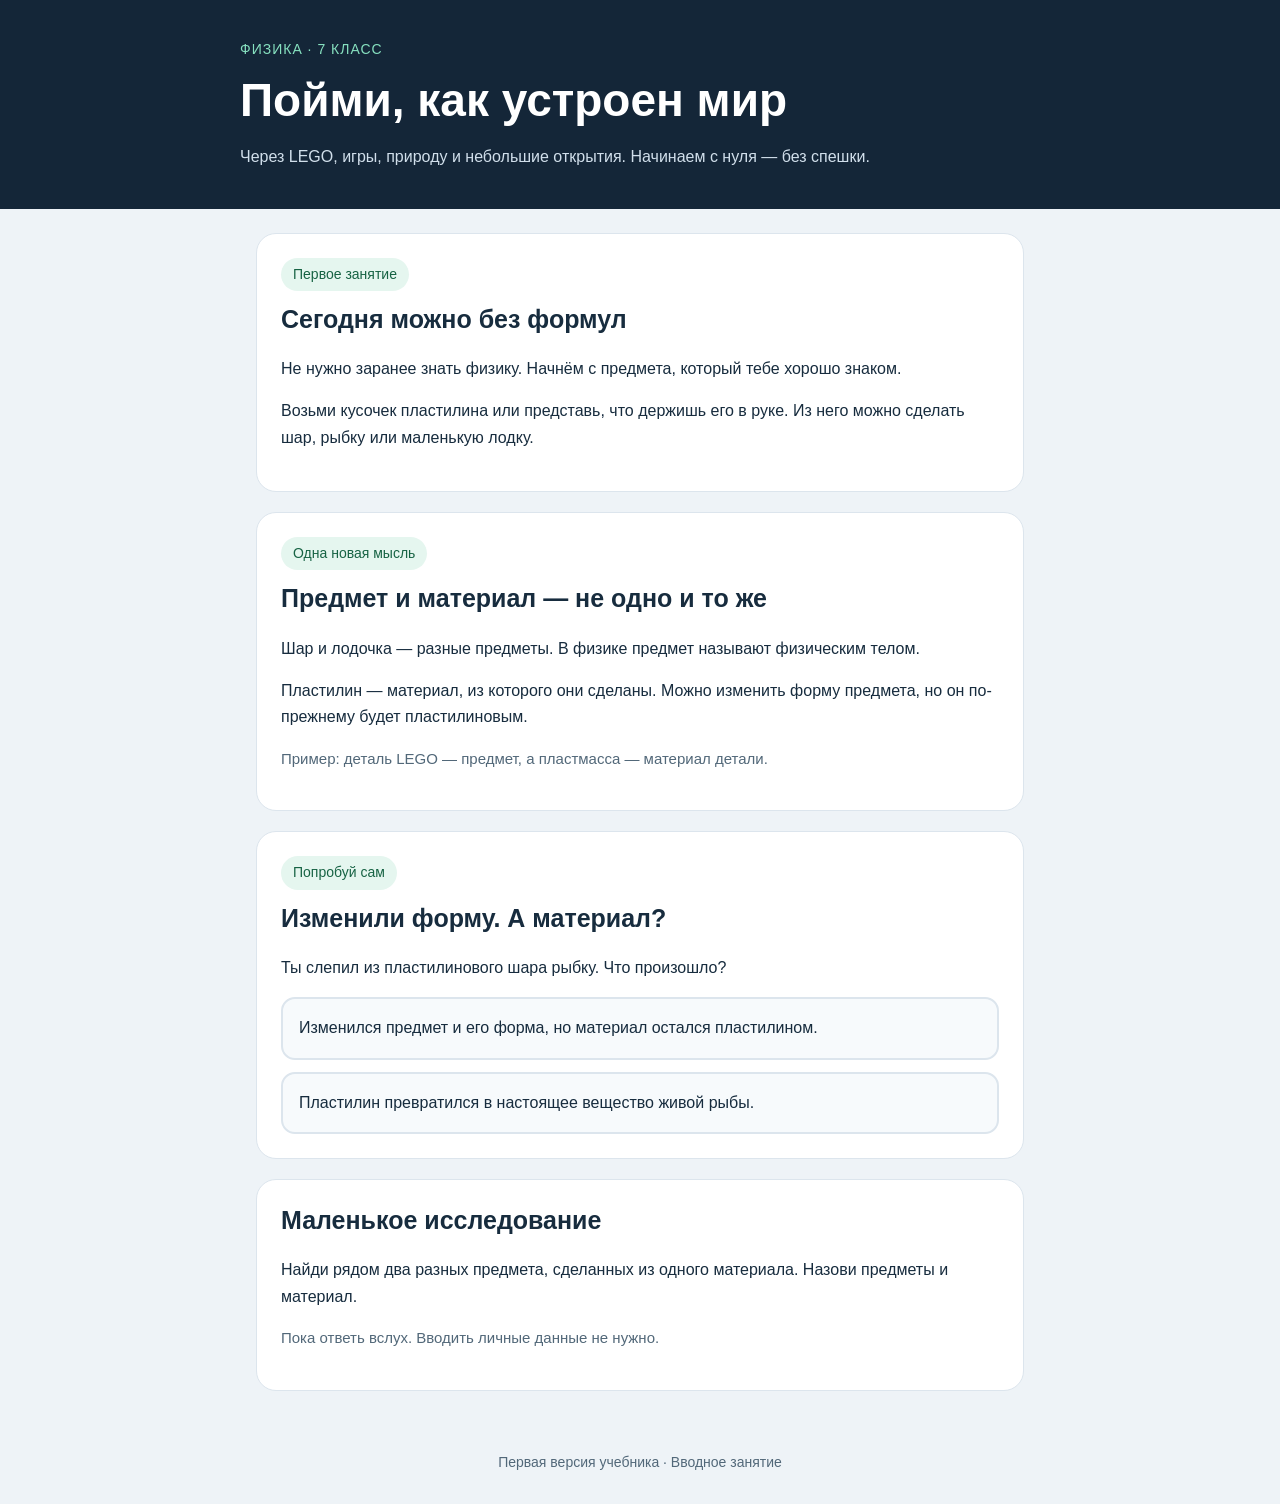
==== index.html @ db3e8c6c "Create index.html" ====
<!DOCTYPE html>
<html lang="ru">
<head>
  <meta charset="UTF-8">
  <meta name="viewport" content="width=device-width, initial-scale=1">
  <meta name="theme-color" content="#142638">
  <title>Физика — начало путешествия</title>

  <style>
    * {
      box-sizing: border-box;
    }

    body {
      margin: 0;
      font-family: -apple-system, BlinkMacSystemFont, "Segoe UI", sans-serif;
      background: #eef3f7;
      color: #172c3e;
      line-height: 1.65;
    }

    header {
      padding: 38px 20px;
      background: #142638;
      color: white;
    }

    .container {
      width: min(100%, 800px);
      margin: 0 auto;
    }

    .label {
      color: #86e0bf;
      font-size: 14px;
      letter-spacing: 1px;
    }

    h1 {
      margin: 12px 0;
      font-size: clamp(30px, 7vw, 46px);
      line-height: 1.2;
    }

    header p {
      margin-bottom: 0;
      color: #d1dfeb;
    }

    main {
      padding: 24px 16px 40px;
    }

    .card {
      margin-bottom: 20px;
      padding: 24px;
      background: white;
      border: 1px solid #dce5ed;
      border-radius: 20px;
    }

    h2 {
      margin-top: 0;
      font-size: 25px;
      line-height: 1.3;
    }

    .tag {
      display: inline-block;
      margin-bottom: 12px;
      padding: 5px 12px;
      border-radius: 30px;
      background: #e5f6ef;
      color: #176344;
      font-size: 14px;
    }

    button {
      display: block;
      width: 100%;
      margin-top: 12px;
      padding: 16px;
      border: 2px solid #dce5ed;
      border-radius: 14px;
      background: #f7fafc;
      color: #172c3e;
      font: inherit;
      text-align: left;
      cursor: pointer;
      touch-action: manipulation;
    }

    button:hover {
      border-color: #237f62;
    }

    button:focus-visible {
      outline: 3px solid #237f62;
      outline-offset: 3px;
    }

    .feedback {
      margin-top: 18px;
      padding: 16px;
      border-radius: 14px;
    }

    .correct {
      background: #e5f6ef;
      color: #15583e;
    }

    .hint {
      background: #fff3d8;
      color: #704d10;
    }

    .muted {
      color: #526879;
      font-size: 15px;
    }

    footer {
      padding: 0 20px 30px;
      color: #526879;
      text-align: center;
      font-size: 14px;
    }

    @media (max-width: 420px) {
      .card {
        padding: 20px;
      }
    }
  </style>
</head>

<body>
  <header>
    <div class="container">
      <div class="label">ФИЗИКА · 7 КЛАСС</div>
      <h1>Пойми, как устроен мир</h1>
      <p>
        Через LEGO, игры, природу и небольшие открытия.
        Начинаем с нуля — без спешки.
      </p>
    </div>
  </header>

  <main class="container">
    <section class="card">
      <span class="tag">Первое занятие</span>
      <h2>Сегодня можно без формул</h2>
      <p>
        Не нужно заранее знать физику.
        Начнём с предмета, который тебе хорошо знаком.
      </p>
      <p>
        Возьми кусочек пластилина или представь,
        что держишь его в руке.
        Из него можно сделать шар, рыбку или маленькую лодку.
      </p>
    </section>

    <section class="card">
      <span class="tag">Одна новая мысль</span>
      <h2>Предмет и материал — не одно и то же</h2>
      <p>
        Шар и лодочка — разные предметы.
        В физике предмет называют физическим телом.
      </p>
      <p>
        Пластилин — материал, из которого они сделаны.
        Можно изменить форму предмета,
        но он по-прежнему будет пластилиновым.
      </p>
      <p class="muted">
        Пример: деталь LEGO — предмет,
        а пластмасса — материал детали.
      </p>
    </section>

    <section class="card" aria-labelledby="question">
      <span class="tag">Попробуй сам</span>
      <h2 id="question">Изменили форму. А материал?</h2>
      <p>
        Ты слепил из пластилинового шара рыбку.
        Что произошло?
      </p>

      <button type="button" data-answer="correct">
        Изменился предмет и его форма, но материал остался пластилином.
      </button>

      <button type="button" data-answer="hint">
        Пластилин превратился в настоящее вещество живой рыбы.
      </button>

      <div
        id="feedback"
        role="status"
        aria-live="polite"
        hidden
      ></div>
    </section>

    <section class="card">
      <h2>Маленькое исследование</h2>
      <p>
        Найди рядом два разных предмета,
        сделанных из одного материала.
        Назови предметы и материал.
      </p>
      <p class="muted">
        Пока ответь вслух. Вводить личные данные не нужно.
      </p>
    </section>
  </main>

  <footer>
    Первая версия учебника · Вводное занятие
  </footer>

  <script>
    const feedback = document.getElementById("feedback");

    document.querySelectorAll("[data-answer]").forEach((button) => {
      button.addEventListener("click", () => {
        const correct = button.dataset.answer === "correct";

        feedback.hidden = false;
        feedback.className = correct
          ? "feedback correct"
          : "feedback hint";

        feedback.textContent = correct
          ? "Верно! Ты различил предмет и материал. Рыбка — новая форма предмета, а материал остался тем же."
          : "Давай посмотрим внимательнее: у фигурки появилась форма рыбки, но она всё ещё сделана из пластилина. Попробуй другой ответ.";
      });
    });
  </script>
</body>
</html>
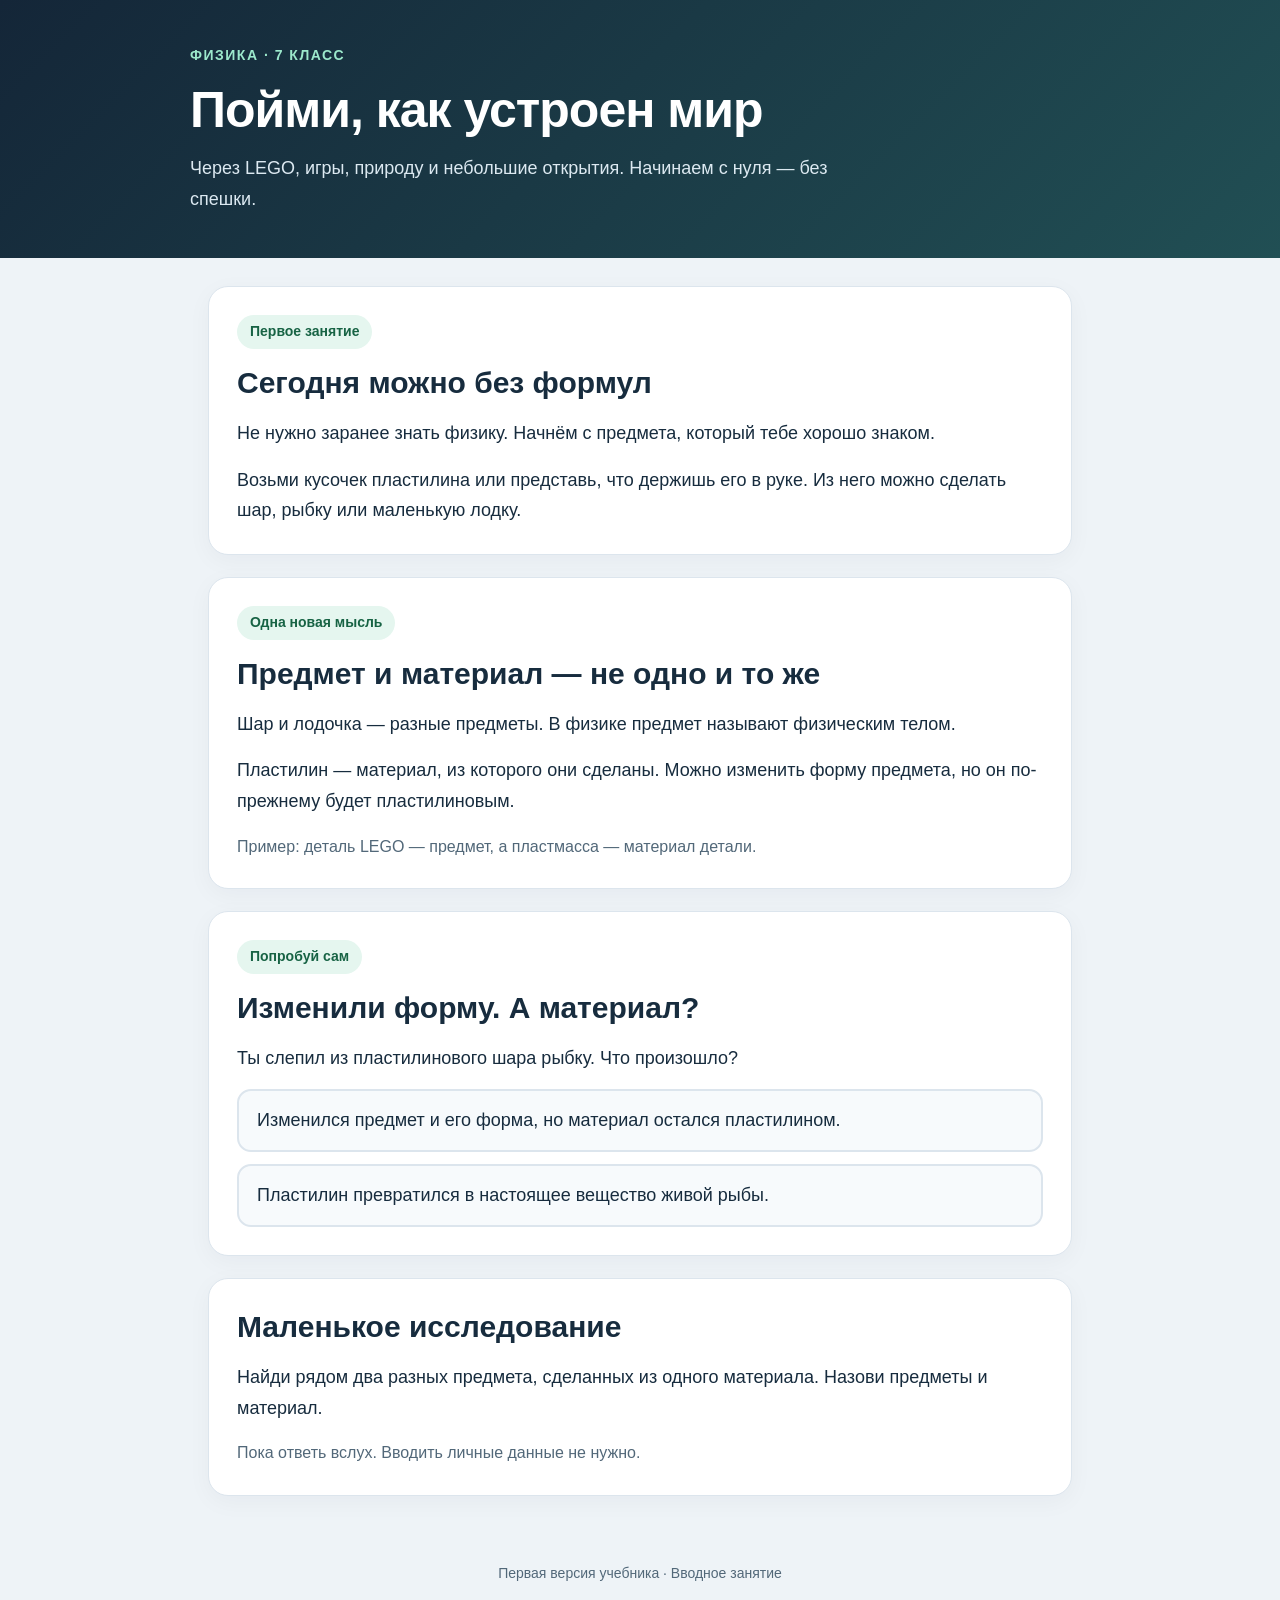
==== commit f5aab01d: "Update index.html" ====
--- a/index.html
+++ b/index.html
@@ -5,136 +5,8 @@
   <meta name="viewport" content="width=device-width, initial-scale=1">
   <meta name="theme-color" content="#142638">
   <title>Физика — начало путешествия</title>
-
-  <style>
-    * {
-      box-sizing: border-box;
-    }
-
-    body {
-      margin: 0;
-      font-family: -apple-system, BlinkMacSystemFont, "Segoe UI", sans-serif;
-      background: #eef3f7;
-      color: #172c3e;
-      line-height: 1.65;
-    }
-
-    header {
-      padding: 38px 20px;
-      background: #142638;
-      color: white;
-    }
-
-    .container {
-      width: min(100%, 800px);
-      margin: 0 auto;
-    }
-
-    .label {
-      color: #86e0bf;
-      font-size: 14px;
-      letter-spacing: 1px;
-    }
-
-    h1 {
-      margin: 12px 0;
-      font-size: clamp(30px, 7vw, 46px);
-      line-height: 1.2;
-    }
-
-    header p {
-      margin-bottom: 0;
-      color: #d1dfeb;
-    }
-
-    main {
-      padding: 24px 16px 40px;
-    }
-
-    .card {
-      margin-bottom: 20px;
-      padding: 24px;
-      background: white;
-      border: 1px solid #dce5ed;
-      border-radius: 20px;
-    }
-
-    h2 {
-      margin-top: 0;
-      font-size: 25px;
-      line-height: 1.3;
-    }
-
-    .tag {
-      display: inline-block;
-      margin-bottom: 12px;
-      padding: 5px 12px;
-      border-radius: 30px;
-      background: #e5f6ef;
-      color: #176344;
-      font-size: 14px;
-    }
-
-    button {
-      display: block;
-      width: 100%;
-      margin-top: 12px;
-      padding: 16px;
-      border: 2px solid #dce5ed;
-      border-radius: 14px;
-      background: #f7fafc;
-      color: #172c3e;
-      font: inherit;
-      text-align: left;
-      cursor: pointer;
-      touch-action: manipulation;
-    }
-
-    button:hover {
-      border-color: #237f62;
-    }
-
-    button:focus-visible {
-      outline: 3px solid #237f62;
-      outline-offset: 3px;
-    }
-
-    .feedback {
-      margin-top: 18px;
-      padding: 16px;
-      border-radius: 14px;
-    }
-
-    .correct {
-      background: #e5f6ef;
-      color: #15583e;
-    }
-
-    .hint {
-      background: #fff3d8;
-      color: #704d10;
-    }
-
-    .muted {
-      color: #526879;
-      font-size: 15px;
-    }
-
-    footer {
-      padding: 0 20px 30px;
-      color: #526879;
-      text-align: center;
-      font-size: 14px;
-    }
-
-    @media (max-width: 420px) {
-      .card {
-        padding: 20px;
-      }
-    }
-  </style>
+<link rel="stylesheet" href="./style.css">
 </head>
-
 <body>
   <header>
     <div class="container">
--- a/style.css
+++ b/style.css
@@ -0,0 +1,397 @@
+/* Основные цвета и размеры */
+
+:root {
+  --background: #eef3f7;
+  --surface: #ffffff;
+  --text: #172c3e;
+  --muted: #526879;
+  --header: #142638;
+  --accent: #237f62;
+  --accent-light: #e5f6ef;
+  --border: #dce5ed;
+  --radius: 20px;
+}
+
+/* Общие настройки */
+
+* {
+  box-sizing: border-box;
+}
+
+html {
+  -webkit-text-size-adjust: 100%;
+}
+
+body {
+  margin: 0;
+  font-family:
+    -apple-system,
+    BlinkMacSystemFont,
+    "Segoe UI",
+    Arial,
+    sans-serif;
+  font-size: 18px;
+  line-height: 1.7;
+  color: var(--text);
+  background: var(--background);
+  overflow-wrap: anywhere;
+}
+
+button,
+input,
+textarea,
+select {
+  font: inherit;
+}
+
+button,
+a {
+  -webkit-tap-highlight-color: transparent;
+}
+
+button {
+  touch-action: manipulation;
+}
+
+[hidden] {
+  display: none !important;
+}
+
+.container {
+  width: min(100%, 900px);
+  margin-right: auto;
+  margin-left: auto;
+}
+
+/* Верхняя часть страницы */
+
+header {
+  padding: 44px 24px;
+  padding-top: calc(44px + env(safe-area-inset-top, 0px));
+  color: #ffffff;
+  background: linear-gradient(135deg, #142638, #214f54);
+}
+
+.label {
+  color: #9ce9cc;
+  font-size: 14px;
+  font-weight: 700;
+  letter-spacing: 1.5px;
+}
+
+h1 {
+  margin: 14px 0;
+  font-size: clamp(32px, 7vw, 50px);
+  line-height: 1.15;
+  letter-spacing: -1px;
+}
+
+header p {
+  max-width: 650px;
+  margin-bottom: 0;
+  color: #dce9f1;
+}
+
+/* Содержимое уроков */
+
+main {
+  padding: 28px 18px 44px;
+}
+
+.card {
+  margin-bottom: 22px;
+  padding: 28px;
+  background: var(--surface);
+  border: 1px solid var(--border);
+  border-radius: var(--radius);
+  box-shadow: 0 6px 24px rgb(20 38 56 / 4%);
+}
+
+h2 {
+  margin: 0 0 16px;
+  font-size: clamp(24px, 5vw, 30px);
+  line-height: 1.3;
+}
+
+h3 {
+  margin: 24px 0 12px;
+  font-size: 21px;
+  line-height: 1.4;
+}
+
+p {
+  margin: 0 0 16px;
+}
+
+.card > :last-child {
+  margin-bottom: 0;
+}
+
+.tag {
+  display: inline-block;
+  margin-bottom: 14px;
+  padding: 5px 13px;
+  color: #176344;
+  background: var(--accent-light);
+  border-radius: 30px;
+  font-size: 14px;
+  font-weight: 600;
+}
+
+.muted {
+  color: var(--muted);
+  font-size: 16px;
+}
+
+/* Кнопки и варианты ответа */
+
+button,
+.button {
+  display: block;
+  width: 100%;
+  min-height: 52px;
+  margin-top: 12px;
+  padding: 16px 18px;
+  color: var(--text);
+  background: #f7fafc;
+  border: 2px solid var(--border);
+  border-radius: 14px;
+  text-align: left;
+  text-decoration: none;
+  line-height: 1.5;
+  cursor: pointer;
+  transition:
+    background-color 0.15s ease,
+    border-color 0.15s ease;
+}
+
+@media (hover: hover) {
+  button:hover,
+  .button:hover {
+    background: #eef8f3;
+    border-color: var(--accent);
+  }
+}
+
+button:active,
+.button:active {
+  background: #e5f6ef;
+}
+
+button:focus-visible,
+a:focus-visible,
+input:focus-visible,
+textarea:focus-visible,
+select:focus-visible {
+  outline: 3px solid var(--accent);
+  outline-offset: 4px;
+}
+
+button:disabled {
+  opacity: 0.6;
+  cursor: not-allowed;
+}
+
+.button-primary {
+  color: #ffffff;
+  background: var(--accent);
+  border-color: var(--accent);
+  text-align: center;
+  font-weight: 600;
+}
+
+@media (hover: hover) {
+  .button-primary:hover {
+    color: #ffffff;
+    background: #19634b;
+    border-color: #19634b;
+  }
+}
+
+/* Обратная связь */
+
+.feedback {
+  margin-top: 18px;
+  padding: 18px;
+  border-radius: 14px;
+}
+
+.correct {
+  color: #15583e;
+  background: #e5f6ef;
+  border: 1px solid #b7e4cf;
+}
+
+.hint {
+  color: #704d10;
+  background: #fff3d8;
+  border: 1px solid #f0d99f;
+}
+
+/* Будущее меню разделов */
+
+.modules-grid {
+  display: grid;
+  grid-template-columns: repeat(2, minmax(0, 1fr));
+  gap: 18px;
+}
+
+.module-card {
+  display: block;
+  padding: 22px;
+  color: var(--text);
+  background: var(--surface);
+  border: 1px solid var(--border);
+  border-radius: var(--radius);
+  text-decoration: none;
+}
+
+.module-card h3 {
+  margin-top: 10px;
+}
+
+.module-card p {
+  margin-bottom: 0;
+  color: var(--muted);
+  font-size: 16px;
+}
+
+/* Поля для будущих заданий */
+
+input:not([type="checkbox"]):not([type="radio"]),
+textarea,
+select {
+  width: 100%;
+  max-width: 100%;
+  padding: 14px;
+  color: var(--text);
+  background: #ffffff;
+  border: 2px solid var(--border);
+  border-radius: 12px;
+  font-size: 18px;
+}
+
+textarea {
+  min-height: 120px;
+  resize: vertical;
+}
+
+/* Изображения и таблицы */
+
+img,
+svg,
+video {
+  max-width: 100%;
+  height: auto;
+}
+
+.table-scroll {
+  max-width: 100%;
+  overflow-x: auto;
+}
+
+table {
+  width: 100%;
+  border-collapse: collapse;
+  font-size: 16px;
+}
+
+th,
+td {
+  padding: 12px;
+  border: 1px solid var(--border);
+  text-align: left;
+  vertical-align: top;
+}
+
+th {
+  background: #f1f6f9;
+}
+
+/* Нижняя часть страницы */
+
+footer {
+  padding: 0 20px 30px;
+  padding-bottom: calc(30px + env(safe-area-inset-bottom, 0px));
+  color: var(--muted);
+  text-align: center;
+  font-size: 14px;
+}
+
+/* Небольшие экраны */
+
+@media (max-width: 600px) {
+  header {
+    padding-right: 20px;
+    padding-left: 20px;
+  }
+
+  main {
+    padding: 20px 14px 32px;
+  }
+
+  .card {
+    padding: 22px;
+    border-radius: 18px;
+  }
+
+  .modules-grid {
+    grid-template-columns: 1fr;
+  }
+}
+
+@media (max-width: 380px) {
+  body {
+    font-size: 17px;
+  }
+
+  .card {
+    padding: 18px;
+  }
+
+  button,
+  .button {
+    padding: 14px;
+  }
+}
+
+/* Отключение анимации по настройкам устройства */
+
+@media (prefers-reduced-motion: reduce) {
+  *,
+  *::before,
+  *::after {
+    transition: none !important;
+    animation: none !important;
+  }
+}
+
+/* Печать урока */
+
+@media print {
+  body {
+    color: #000000;
+    background: #ffffff;
+  }
+
+  header {
+    color: #000000;
+    background: #ffffff;
+    padding: 0 0 20px;
+  }
+
+  header p,
+  .label {
+    color: #333333;
+  }
+
+  .card {
+    box-shadow: none;
+    break-inside: avoid;
+  }
+
+  button,
+  .button {
+    display: none;
+  }
+}
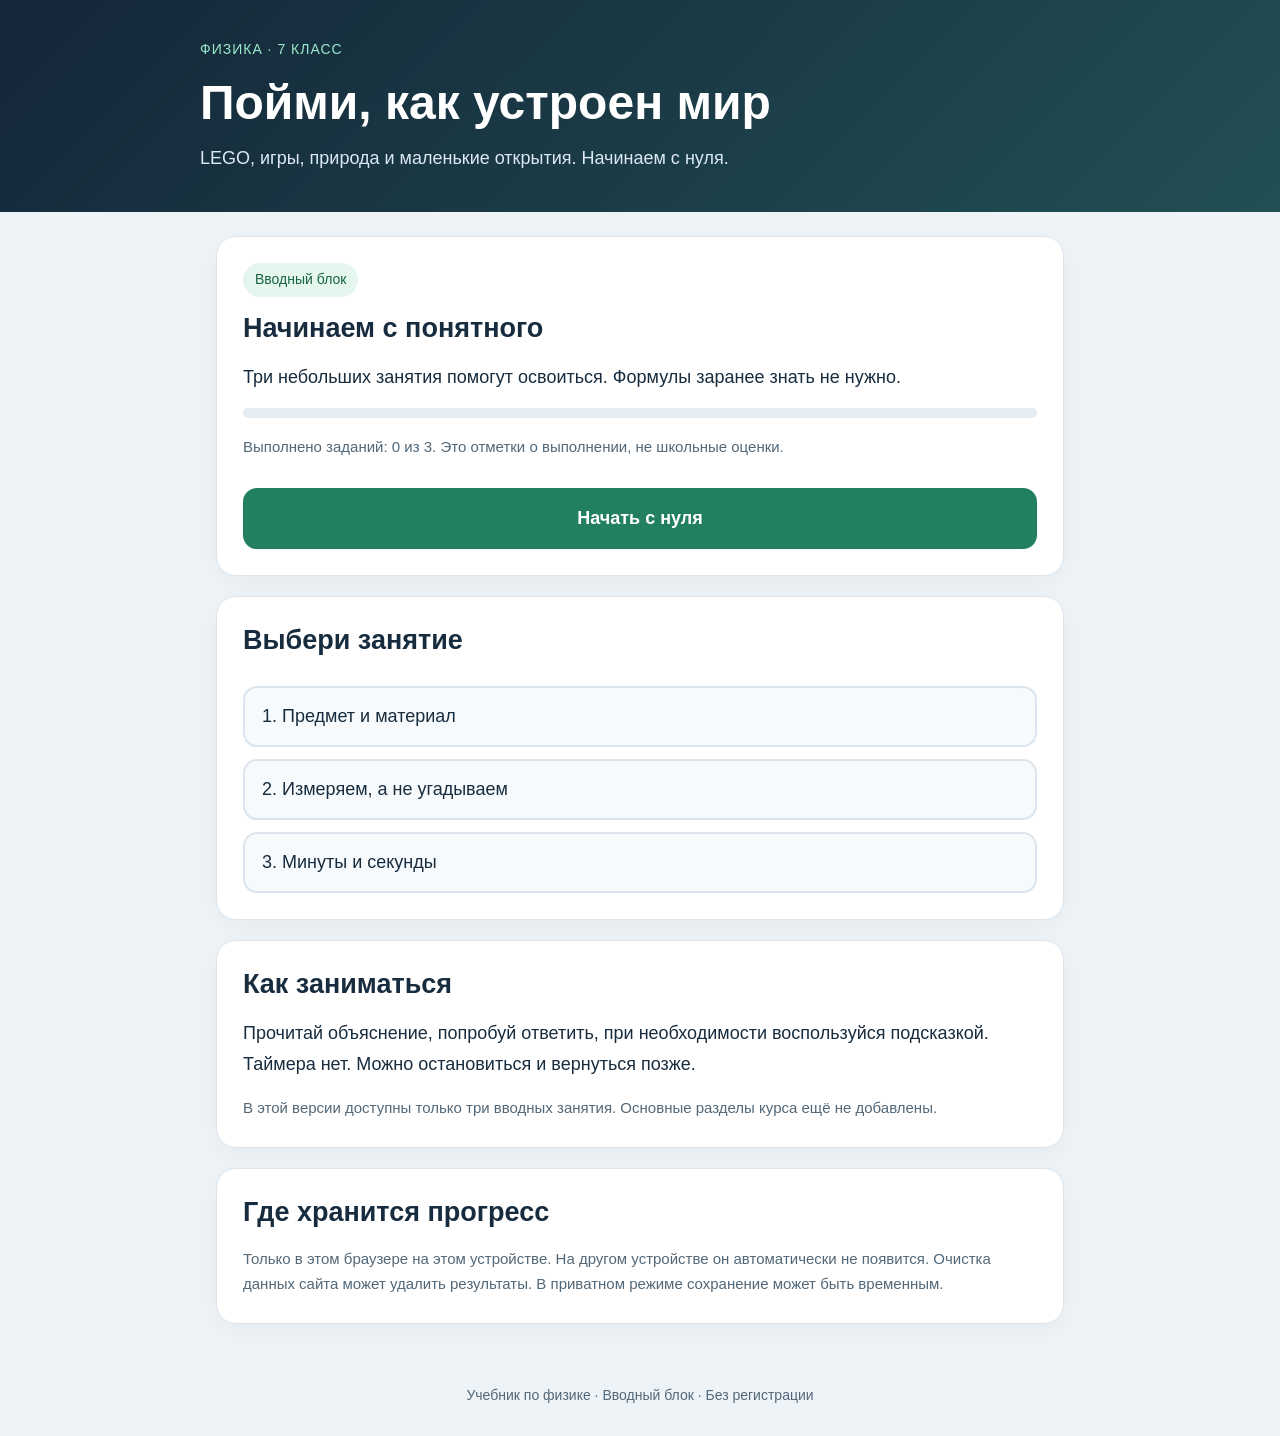
==== commit e4662a03: "Update index.html" ====
--- a/index.html
+++ b/index.html
@@ -5,111 +5,536 @@
   <meta name="viewport" content="width=device-width, initial-scale=1">
   <meta name="theme-color" content="#142638">
   <title>Физика — начало путешествия</title>
-<link rel="stylesheet" href="./style.css">
+
+  <style>
+    :root {
+      --bg: #eef3f7;
+      --surface: #fff;
+      --text: #172c3e;
+      --muted: #526879;
+      --accent: #237f62;
+      --border: #dce5ed;
+    }
+
+    * { box-sizing: border-box; }
+    html { -webkit-text-size-adjust: 100%; }
+    [hidden] { display: none !important; }
+
+    body {
+      margin: 0;
+      background: var(--bg);
+      color: var(--text);
+      font-family: -apple-system, BlinkMacSystemFont, "Segoe UI", Arial, sans-serif;
+      font-size: 18px;
+      line-height: 1.7;
+      overflow-wrap: anywhere;
+    }
+
+    header {
+      background: linear-gradient(135deg, #142638, #214f54);
+      color: white;
+      padding: 38px 20px;
+      padding-top: calc(38px + env(safe-area-inset-top, 0px));
+    }
+
+    .container { width: min(100%, 880px); margin: 0 auto; }
+    .label { color: #9ce9cc; font-size: 14px; letter-spacing: 1px; }
+    h1 { font-size: clamp(32px, 7vw, 48px); line-height: 1.2; margin: 12px 0; }
+    header p { color: #dce9f1; margin-bottom: 0; }
+    main { padding: 24px 16px 40px; }
+
+    .card {
+      background: var(--surface);
+      border: 1px solid var(--border);
+      border-radius: 20px;
+      padding: 26px;
+      margin-bottom: 20px;
+      box-shadow: 0 6px 24px rgb(20 38 56 / 4%);
+    }
+
+    h2 { font-size: 27px; line-height: 1.3; margin: 0 0 16px; }
+    h3 { font-size: 21px; line-height: 1.4; }
+    p { margin: 0 0 16px; }
+    .card > :last-child { margin-bottom: 0; }
+
+    .tag {
+      display: inline-block;
+      background: #e5f6ef;
+      color: #176344;
+      padding: 5px 12px;
+      border-radius: 24px;
+      font-size: 14px;
+      margin-bottom: 14px;
+    }
+
+    .muted { color: var(--muted); font-size: 15px; }
+
+    button {
+      width: 100%;
+      min-height: 52px;
+      padding: 15px 17px;
+      margin-top: 12px;
+      border: 2px solid var(--border);
+      border-radius: 14px;
+      background: #f7fafc;
+      color: var(--text);
+      font: inherit;
+      text-align: left;
+      line-height: 1.5;
+      cursor: pointer;
+      touch-action: manipulation;
+    }
+
+    button:focus-visible {
+      outline: 3px solid var(--accent);
+      outline-offset: 4px;
+    }
+
+    button:disabled { opacity: .7; cursor: default; }
+
+    .primary {
+      background: var(--accent);
+      color: white;
+      border-color: var(--accent);
+      text-align: center;
+      font-weight: 600;
+    }
+
+    @media (hover: hover) {
+      button:not(:disabled):hover { border-color: var(--accent); }
+      .primary:not(:disabled):hover { background: #19634b; }
+    }
+
+    .feedback { margin-top: 18px; padding: 17px; border-radius: 14px; }
+    .correct { background: #e5f6ef; color: #15583e; }
+    .hint { background: #fff3d8; color: #704d10; }
+    .back { margin: 0 0 20px; background: white; }
+
+    .progress-track {
+      height: 10px;
+      background: #e5edf2;
+      border-radius: 12px;
+      margin: 16px 0;
+      overflow: hidden;
+    }
+
+    .progress-fill {
+      height: 100%;
+      background: var(--accent);
+      width: 0;
+    }
+
+    footer {
+      padding: 0 20px 28px;
+      padding-bottom: calc(28px + env(safe-area-inset-bottom, 0px));
+      text-align: center;
+      color: var(--muted);
+      font-size: 14px;
+    }
+
+    @media (max-width: 480px) {
+      .card { padding: 21px; }
+      main { padding: 20px 12px 30px; }
+    }
+  </style>
 </head>
+
 <body>
   <header>
     <div class="container">
       <div class="label">ФИЗИКА · 7 КЛАСС</div>
       <h1>Пойми, как устроен мир</h1>
-      <p>
-        Через LEGO, игры, природу и небольшие открытия.
-        Начинаем с нуля — без спешки.
-      </p>
+      <p>LEGO, игры, природа и маленькие открытия. Начинаем с нуля.</p>
     </div>
   </header>
 
-  <main class="container">
+  <main id="app" class="container">
     <section class="card">
-      <span class="tag">Первое занятие</span>
-      <h2>Сегодня можно без формул</h2>
-      <p>
-        Не нужно заранее знать физику.
-        Начнём с предмета, который тебе хорошо знаком.
-      </p>
-      <p>
-        Возьми кусочек пластилина или представь,
-        что держишь его в руке.
-        Из него можно сделать шар, рыбку или маленькую лодку.
-      </p>
-    </section>
-
-    <section class="card">
-      <span class="tag">Одна новая мысль</span>
-      <h2>Предмет и материал — не одно и то же</h2>
-      <p>
-        Шар и лодочка — разные предметы.
-        В физике предмет называют физическим телом.
-      </p>
-      <p>
-        Пластилин — материал, из которого они сделаны.
-        Можно изменить форму предмета,
-        но он по-прежнему будет пластилиновым.
-      </p>
-      <p class="muted">
-        Пример: деталь LEGO — предмет,
-        а пластмасса — материал детали.
-      </p>
-    </section>
-
-    <section class="card" aria-labelledby="question">
-      <span class="tag">Попробуй сам</span>
-      <h2 id="question">Изменили форму. А материал?</h2>
-      <p>
-        Ты слепил из пластилинового шара рыбку.
-        Что произошло?
-      </p>
-
-      <button type="button" data-answer="correct">
-        Изменился предмет и его форма, но материал остался пластилином.
-      </button>
-
-      <button type="button" data-answer="hint">
-        Пластилин превратился в настоящее вещество живой рыбы.
-      </button>
-
-      <div
-        id="feedback"
-        role="status"
-        aria-live="polite"
-        hidden
-      ></div>
-    </section>
-
-    <section class="card">
-      <h2>Маленькое исследование</h2>
-      <p>
-        Найди рядом два разных предмета,
-        сделанных из одного материала.
-        Назови предметы и материал.
-      </p>
-      <p class="muted">
-        Пока ответь вслух. Вводить личные данные не нужно.
-      </p>
+      <h2>Загрузка занятий…</h2>
+      <p>Если сообщение не исчезает, обновите страницу.</p>
     </section>
   </main>
 
+  <noscript>
+    Для интерактивных занятий нужно разрешить JavaScript в браузере.
+  </noscript>
+
   <footer>
-    Первая версия учебника · Вводное занятие
+    Учебник по физике · Вводный блок · Без регистрации
   </footer>
 
   <script>
-    const feedback = document.getElementById("feedback");
-
-    document.querySelectorAll("[data-answer]").forEach((button) => {
-      button.addEventListener("click", () => {
-        const correct = button.dataset.answer === "correct";
-
-        feedback.hidden = false;
-        feedback.className = correct
-          ? "feedback correct"
-          : "feedback hint";
-
-        feedback.textContent = correct
-          ? "Верно! Ты различил предмет и материал. Рыбка — новая форма предмета, а материал остался тем же."
-          : "Давай посмотрим внимательнее: у фигурки появилась форма рыбки, но она всё ещё сделана из пластилина. Попробуй другой ответ.";
-      });
-    });
+    (() => {
+      "use strict";
+
+      const KEY = "fizika7-progress-v1";
+      const app = document.getElementById("app");
+
+      const lessons = [
+        {
+          id: "intro-1",
+          title: "Предмет и материал",
+          subtitle: "LEGO и пластилин",
+          content: `
+            <p>
+              Возьми кусочек пластилина или представь его.
+              Из него можно сделать шар, рыбку или лодочку.
+            </p>
+            <h3>Одна новая мысль</h3>
+            <p>
+              Шар и лодочка — разные предметы.
+              В физике отдельный предмет называют
+              <strong>физическим телом</strong>.
+            </p>
+            <p>
+              Пластилин — материал этих предметов.
+              Когда меняется форма предмета, материал
+              не обязательно становится другим.
+            </p>
+            <p>
+              Ещё пример: деталь LEGO — предмет,
+              а пластмасса — материал детали.
+            </p>
+          `,
+          question: "Из пластилинового шара слепили лодочку. Что изменилось?",
+          answers: [
+            "Форма предмета. Материал остался пластилином.",
+            "Пластилин превратился в воду."
+          ],
+          correct: 0,
+          success: "Верно! У предмета другая форма, но материал остался прежним.",
+          hint: "Лодочка по-прежнему пластилиновая. Подумай, что изменилось: форма или материал?",
+          activity: "Найди два разных предмета из одного материала. Назови предметы и материал вслух.",
+          summary: "Я могу различить предмет и материал, из которого он сделан."
+        },
+        {
+          id: "intro-2",
+          title: "Измеряем, а не угадываем",
+          subtitle: "Длина постройки",
+          content: `
+            <p>
+              Возьми небольшую LEGO-постройку или карандаш.
+              Сначала предположи его длину.
+              Проверить предположение — интереснее, чем просто угадать.
+            </p>
+            <h3>Как измерить линейкой</h3>
+            <p>
+              Совмести начало предмета с нулевой отметкой.
+              Ноль не всегда находится на самом краю линейки.
+            </p>
+            <p>
+              Посмотри, возле какой отметки заканчивается предмет.
+              Запиши число и единицу измерения.
+            </p>
+            <p>
+              Например: «длина 12 см».
+              Это только пример записи, а не результат твоего измерения.
+            </p>
+            <p>
+              Если линейки сейчас нет, представь предмет,
+              который начинается на отметке 0 см
+              и заканчивается на отметке 8 см.
+            </p>
+          `,
+          question: "Предмет начинается на отметке 0 см и заканчивается на 8 см. Как записать его длину?",
+          answers: [
+            "8",
+            "8 см"
+          ],
+          correct: 1,
+          success: "Верно! В ответе есть число и единица: 8 сантиметров.",
+          hint: "Одного числа недостаточно. 8 метров и 8 сантиметров — разные длины.",
+          activity: "Измерь один предмет, если есть линейка. Сравни измерение со своим предположением.",
+          summary: "Я знаю, что результат измерения записывают числом и единицей."
+        },
+        {
+          id: "intro-3",
+          title: "Минуты и секунды",
+          subtitle: "Собираемся в поход",
+          content: `
+            <p>
+              Перед походом вы договариваетесь:
+              «Через две минуты выходим».
+              Как выразить это время в секундах?
+            </p>
+            <h3>Разбираем на знакомые части</h3>
+            <p>
+              В одной минуте 60 секунд.
+              Две минуты — два промежутка по 60 секунд.
+            </p>
+            <p>60 + 60 = 120 секунд.</p>
+            <p>То же действие можно записать: 2 × 60 = 120.</p>
+            <p>
+              Теперь попробуй похожий пример.
+              Не торопись: скорость ответа здесь не важна.
+            </p>
+          `,
+          question: "Сколько секунд в трёх минутах?",
+          answers: [
+            "180 секунд",
+            "30 секунд",
+            "63 секунды"
+          ],
+          correct: 0,
+          success: "Верно! Три раза по 60: 60 + 60 + 60 = 180 секунд.",
+          hint: "Нужно взять 60 три раза. Можно сложить 60 + 60 + 60.",
+          activity: "Объясни вслух, как перевести четыре минуты в секунды. При необходимости нарисуй четыре отрезка по одной минуте.",
+          summary: "Я могу перевести несколько целых минут в секунды."
+        }
+      ];
+
+      function readProgress() {
+        try {
+          const saved = JSON.parse(localStorage.getItem(KEY));
+          const ids = new Set(lessons.map(lesson => lesson.id));
+
+          if (!saved || typeof saved !== "object") {
+            return { completed: [], lastLesson: null };
+          }
+
+          return {
+            completed: Array.isArray(saved.completed)
+              ? [...new Set(saved.completed.filter(id => ids.has(id)))]
+              : [],
+            lastLesson: ids.has(saved.lastLesson)
+              ? saved.lastLesson
+              : null
+          };
+        } catch {
+          return { completed: [], lastLesson: null };
+        }
+      }
+
+      let progress = readProgress();
+      let storageFailed = false;
+
+      function saveProgress() {
+        try {
+          localStorage.setItem(KEY, JSON.stringify(progress));
+          storageFailed = false;
+        } catch {
+          storageFailed = true;
+        }
+      }
+
+      function topOfPage() {
+        window.scrollTo(0, 0);
+      }
+
+      function storageMessage() {
+        return storageFailed
+          ? `<p class="feedback hint" role="status">
+               Браузер не разрешил сохранить прогресс.
+               Занятия работают, но после обновления страницы
+               результаты могут не сохраниться.
+             </p>`
+          : "";
+      }
+
+      function home() {
+        const done = progress.completed.length;
+        const total = lessons.length;
+        const allDone = done === total;
+
+        app.innerHTML = `
+          <section class="card">
+            <span class="tag">Вводный блок</span>
+            <h2>${allDone ? "Первое знакомство завершено" : "Начинаем с понятного"}</h2>
+            <p>
+              ${allDone
+                ? "Ты выполнил три вводных задания. Их можно открыть повторно и спокойно разобрать ещё раз."
+                : "Три небольших занятия помогут освоиться. Формулы заранее знать не нужно."}
+            </p>
+            <div class="progress-track"
+                 role="progressbar"
+                 aria-label="Выполненные вводные задания"
+                 aria-valuemin="0"
+                 aria-valuemax="${total}"
+                 aria-valuenow="${done}">
+              <div class="progress-fill"
+                   style="width: ${done / total * 100}%"></div>
+            </div>
+            <p class="muted">
+              Выполнено заданий: ${done} из ${total}.
+              Это отметки о выполнении, не школьные оценки.
+            </p>
+            <button id="continue" type="button" class="primary">
+              ${allDone
+                ? "Повторить вводные занятия"
+                : progress.lastLesson
+                  ? "Продолжить занятие"
+                  : "Начать с нуля"}
+            </button>
+          </section>
+
+          <section class="card">
+            <h2>Выбери занятие</h2>
+            <div id="lesson-list"></div>
+          </section>
+
+          <section class="card">
+            <h2>Как заниматься</h2>
+            <p>
+              Прочитай объяснение, попробуй ответить,
+              при необходимости воспользуйся подсказкой.
+              Таймера нет. Можно остановиться и вернуться позже.
+            </p>
+            <p class="muted">
+              В этой версии доступны только три вводных занятия.
+              Основные разделы курса ещё не добавлены.
+            </p>
+          </section>
+
+          <section class="card">
+            <h2>Где хранится прогресс</h2>
+            <p class="muted">
+              Только в этом браузере на этом устройстве.
+              На другом устройстве он автоматически не появится.
+              Очистка данных сайта может удалить результаты.
+              В приватном режиме сохранение может быть временным.
+            </p>
+            ${storageMessage()}
+          </section>
+        `;
+
+        const list = document.getElementById("lesson-list");
+
+        lessons.forEach((lesson, index) => {
+          const button = document.createElement("button");
+          button.type = "button";
+          button.textContent =
+            `${index + 1}. ${lesson.title}` +
+            (progress.completed.includes(lesson.id) ? " — выполнено" : "");
+
+          button.addEventListener("click", () => openLesson(lesson.id));
+          list.appendChild(button);
+        });
+
+        document.getElementById("continue").addEventListener("click", () => {
+          const firstUnfinished = lessons.find(
+            lesson => !progress.completed.includes(lesson.id)
+          );
+
+          const id = allDone
+            ? lessons[0].id
+            : progress.lastLesson || firstUnfinished?.id || lessons[0].id;
+
+          openLesson(id);
+        });
+
+        topOfPage();
+      }
+
+      function openLesson(id) {
+        const index = lessons.findIndex(lesson => lesson.id === id);
+
+        if (index < 0) {
+          home();
+          return;
+        }
+
+        const lesson = lessons[index];
+        progress.lastLesson = id;
+        saveProgress();
+
+        app.innerHTML = `
+          <button id="back" type="button" class="back">
+            ← К списку занятий
+          </button>
+
+          <section class="card">
+            <span class="tag">Занятие ${index + 1} из ${lessons.length}</span>
+            <h2>${lesson.title}</h2>
+            <p class="muted">${lesson.subtitle}</p>
+            ${lesson.content}
+          </section>
+
+          <section class="card">
+            <span class="tag">Попробуй сам</span>
+            <h2>${lesson.question}</h2>
+            <div id="answers"></div>
+            <div id="feedback" role="status" aria-live="polite" hidden></div>
+
+            <div id="completion" hidden>
+              <h3>Что ты уже можешь объяснить</h3>
+              <p>${lesson.summary}</p>
+              <button id="next" type="button" class="primary">
+                ${index < lessons.length - 1
+                  ? "Следующее занятие →"
+                  : "Завершить вводный блок"}
+              </button>
+            </div>
+          </section>
+
+          <section class="card">
+            <h2>Попробуй вне экрана</h2>
+            <p>${lesson.activity}</p>
+          </section>
+
+          <div id="storage-status">${storageMessage()}</div>
+        `;
+
+        document.getElementById("back").addEventListener("click", home);
+
+        const answers = document.getElementById("answers");
+        const feedback = document.getElementById("feedback");
+        let solved = false;
+
+        lesson.answers.forEach((text, answerIndex) => {
+          const button = document.createElement("button");
+          button.type = "button";
+          button.textContent = text;
+
+          button.addEventListener("click", () => {
+            if (solved) return;
+
+            const correct = answerIndex === lesson.correct;
+
+            feedback.hidden = false;
+            feedback.className = correct
+              ? "feedback correct"
+              : "feedback hint";
+            feedback.textContent = correct
+              ? lesson.success
+              : lesson.hint;
+
+            if (correct) {
+              solved = true;
+
+              if (!progress.completed.includes(id)) {
+                progress.completed.push(id);
+              }
+
+              saveProgress();
+
+              answers.querySelectorAll("button").forEach(item => {
+                item.disabled = true;
+              });
+
+              document.getElementById("completion").hidden = false;
+              document.getElementById("storage-status").innerHTML =
+                storageMessage();
+            }
+          });
+
+          answers.appendChild(button);
+        });
+
+        document.getElementById("next").addEventListener("click", () => {
+          if (index < lessons.length - 1) {
+            openLesson(lessons[index + 1].id);
+          } else {
+            progress.lastLesson = null;
+            saveProgress();
+            home();
+          }
+        });
+
+        topOfPage();
+      }
+
+      home();
+    })();
   </script>
 </body>
 </html>
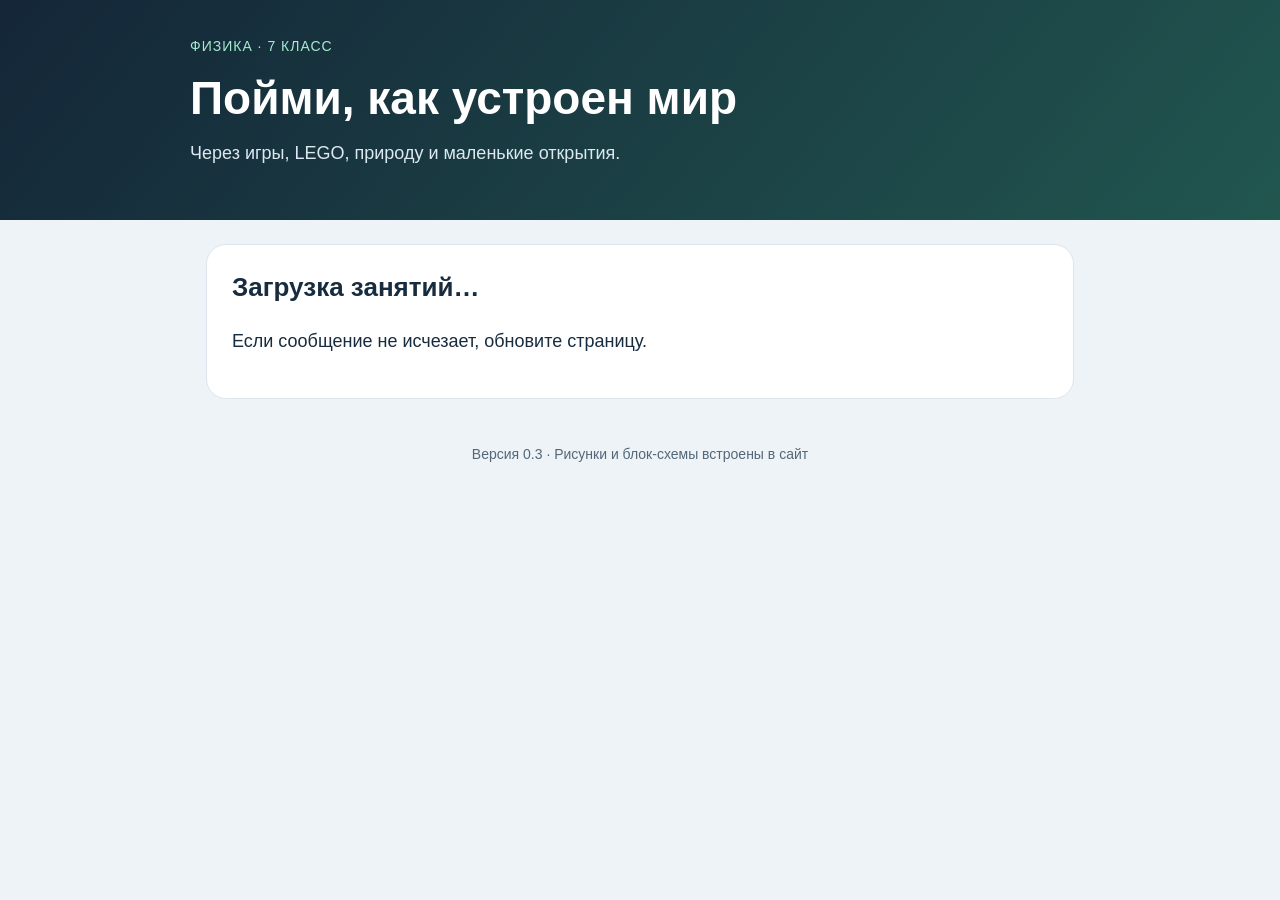
==== commit 33b92850: "Add files via upload Добавлены рисунки, блок-схемы и первый модуль" ====
--- a/index.html
+++ b/index.html
@@ -1,540 +1,18 @@
 <!DOCTYPE html>
-<html lang="ru">
-<head>
-  <meta charset="UTF-8">
-  <meta name="viewport" content="width=device-width, initial-scale=1">
-  <meta name="theme-color" content="#142638">
-  <title>Физика — начало путешествия</title>
-
-  <style>
-    :root {
-      --bg: #eef3f7;
-      --surface: #fff;
-      --text: #172c3e;
-      --muted: #526879;
-      --accent: #237f62;
-      --border: #dce5ed;
-    }
-
-    * { box-sizing: border-box; }
-    html { -webkit-text-size-adjust: 100%; }
-    [hidden] { display: none !important; }
-
-    body {
-      margin: 0;
-      background: var(--bg);
-      color: var(--text);
-      font-family: -apple-system, BlinkMacSystemFont, "Segoe UI", Arial, sans-serif;
-      font-size: 18px;
-      line-height: 1.7;
-      overflow-wrap: anywhere;
-    }
-
-    header {
-      background: linear-gradient(135deg, #142638, #214f54);
-      color: white;
-      padding: 38px 20px;
-      padding-top: calc(38px + env(safe-area-inset-top, 0px));
-    }
-
-    .container { width: min(100%, 880px); margin: 0 auto; }
-    .label { color: #9ce9cc; font-size: 14px; letter-spacing: 1px; }
-    h1 { font-size: clamp(32px, 7vw, 48px); line-height: 1.2; margin: 12px 0; }
-    header p { color: #dce9f1; margin-bottom: 0; }
-    main { padding: 24px 16px 40px; }
-
-    .card {
-      background: var(--surface);
-      border: 1px solid var(--border);
-      border-radius: 20px;
-      padding: 26px;
-      margin-bottom: 20px;
-      box-shadow: 0 6px 24px rgb(20 38 56 / 4%);
-    }
-
-    h2 { font-size: 27px; line-height: 1.3; margin: 0 0 16px; }
-    h3 { font-size: 21px; line-height: 1.4; }
-    p { margin: 0 0 16px; }
-    .card > :last-child { margin-bottom: 0; }
-
-    .tag {
-      display: inline-block;
-      background: #e5f6ef;
-      color: #176344;
-      padding: 5px 12px;
-      border-radius: 24px;
-      font-size: 14px;
-      margin-bottom: 14px;
-    }
-
-    .muted { color: var(--muted); font-size: 15px; }
-
-    button {
-      width: 100%;
-      min-height: 52px;
-      padding: 15px 17px;
-      margin-top: 12px;
-      border: 2px solid var(--border);
-      border-radius: 14px;
-      background: #f7fafc;
-      color: var(--text);
-      font: inherit;
-      text-align: left;
-      line-height: 1.5;
-      cursor: pointer;
-      touch-action: manipulation;
-    }
-
-    button:focus-visible {
-      outline: 3px solid var(--accent);
-      outline-offset: 4px;
-    }
-
-    button:disabled { opacity: .7; cursor: default; }
-
-    .primary {
-      background: var(--accent);
-      color: white;
-      border-color: var(--accent);
-      text-align: center;
-      font-weight: 600;
-    }
-
-    @media (hover: hover) {
-      button:not(:disabled):hover { border-color: var(--accent); }
-      .primary:not(:disabled):hover { background: #19634b; }
-    }
-
-    .feedback { margin-top: 18px; padding: 17px; border-radius: 14px; }
-    .correct { background: #e5f6ef; color: #15583e; }
-    .hint { background: #fff3d8; color: #704d10; }
-    .back { margin: 0 0 20px; background: white; }
-
-    .progress-track {
-      height: 10px;
-      background: #e5edf2;
-      border-radius: 12px;
-      margin: 16px 0;
-      overflow: hidden;
-    }
-
-    .progress-fill {
-      height: 100%;
-      background: var(--accent);
-      width: 0;
-    }
-
-    footer {
-      padding: 0 20px 28px;
-      padding-bottom: calc(28px + env(safe-area-inset-bottom, 0px));
-      text-align: center;
-      color: var(--muted);
-      font-size: 14px;
-    }
-
-    @media (max-width: 480px) {
-      .card { padding: 21px; }
-      main { padding: 20px 12px 30px; }
-    }
-  </style>
-</head>
-
-<body>
-  <header>
-    <div class="container">
-      <div class="label">ФИЗИКА · 7 КЛАСС</div>
-      <h1>Пойми, как устроен мир</h1>
-      <p>LEGO, игры, природа и маленькие открытия. Начинаем с нуля.</p>
-    </div>
-  </header>
-
-  <main id="app" class="container">
-    <section class="card">
-      <h2>Загрузка занятий…</h2>
-      <p>Если сообщение не исчезает, обновите страницу.</p>
-    </section>
-  </main>
-
-  <noscript>
-    Для интерактивных занятий нужно разрешить JavaScript в браузере.
-  </noscript>
-
-  <footer>
-    Учебник по физике · Вводный блок · Без регистрации
-  </footer>
-
-  <script>
-    (() => {
-      "use strict";
-
-      const KEY = "fizika7-progress-v1";
-      const app = document.getElementById("app");
-
-      const lessons = [
-        {
-          id: "intro-1",
-          title: "Предмет и материал",
-          subtitle: "LEGO и пластилин",
-          content: `
-            <p>
-              Возьми кусочек пластилина или представь его.
-              Из него можно сделать шар, рыбку или лодочку.
-            </p>
-            <h3>Одна новая мысль</h3>
-            <p>
-              Шар и лодочка — разные предметы.
-              В физике отдельный предмет называют
-              <strong>физическим телом</strong>.
-            </p>
-            <p>
-              Пластилин — материал этих предметов.
-              Когда меняется форма предмета, материал
-              не обязательно становится другим.
-            </p>
-            <p>
-              Ещё пример: деталь LEGO — предмет,
-              а пластмасса — материал детали.
-            </p>
-          `,
-          question: "Из пластилинового шара слепили лодочку. Что изменилось?",
-          answers: [
-            "Форма предмета. Материал остался пластилином.",
-            "Пластилин превратился в воду."
-          ],
-          correct: 0,
-          success: "Верно! У предмета другая форма, но материал остался прежним.",
-          hint: "Лодочка по-прежнему пластилиновая. Подумай, что изменилось: форма или материал?",
-          activity: "Найди два разных предмета из одного материала. Назови предметы и материал вслух.",
-          summary: "Я могу различить предмет и материал, из которого он сделан."
-        },
-        {
-          id: "intro-2",
-          title: "Измеряем, а не угадываем",
-          subtitle: "Длина постройки",
-          content: `
-            <p>
-              Возьми небольшую LEGO-постройку или карандаш.
-              Сначала предположи его длину.
-              Проверить предположение — интереснее, чем просто угадать.
-            </p>
-            <h3>Как измерить линейкой</h3>
-            <p>
-              Совмести начало предмета с нулевой отметкой.
-              Ноль не всегда находится на самом краю линейки.
-            </p>
-            <p>
-              Посмотри, возле какой отметки заканчивается предмет.
-              Запиши число и единицу измерения.
-            </p>
-            <p>
-              Например: «длина 12 см».
-              Это только пример записи, а не результат твоего измерения.
-            </p>
-            <p>
-              Если линейки сейчас нет, представь предмет,
-              который начинается на отметке 0 см
-              и заканчивается на отметке 8 см.
-            </p>
-          `,
-          question: "Предмет начинается на отметке 0 см и заканчивается на 8 см. Как записать его длину?",
-          answers: [
-            "8",
-            "8 см"
-          ],
-          correct: 1,
-          success: "Верно! В ответе есть число и единица: 8 сантиметров.",
-          hint: "Одного числа недостаточно. 8 метров и 8 сантиметров — разные длины.",
-          activity: "Измерь один предмет, если есть линейка. Сравни измерение со своим предположением.",
-          summary: "Я знаю, что результат измерения записывают числом и единицей."
-        },
-        {
-          id: "intro-3",
-          title: "Минуты и секунды",
-          subtitle: "Собираемся в поход",
-          content: `
-            <p>
-              Перед походом вы договариваетесь:
-              «Через две минуты выходим».
-              Как выразить это время в секундах?
-            </p>
-            <h3>Разбираем на знакомые части</h3>
-            <p>
-              В одной минуте 60 секунд.
-              Две минуты — два промежутка по 60 секунд.
-            </p>
-            <p>60 + 60 = 120 секунд.</p>
-            <p>То же действие можно записать: 2 × 60 = 120.</p>
-            <p>
-              Теперь попробуй похожий пример.
-              Не торопись: скорость ответа здесь не важна.
-            </p>
-          `,
-          question: "Сколько секунд в трёх минутах?",
-          answers: [
-            "180 секунд",
-            "30 секунд",
-            "63 секунды"
-          ],
-          correct: 0,
-          success: "Верно! Три раза по 60: 60 + 60 + 60 = 180 секунд.",
-          hint: "Нужно взять 60 три раза. Можно сложить 60 + 60 + 60.",
-          activity: "Объясни вслух, как перевести четыре минуты в секунды. При необходимости нарисуй четыре отрезка по одной минуте.",
-          summary: "Я могу перевести несколько целых минут в секунды."
-        }
-      ];
-
-      function readProgress() {
-        try {
-          const saved = JSON.parse(localStorage.getItem(KEY));
-          const ids = new Set(lessons.map(lesson => lesson.id));
-
-          if (!saved || typeof saved !== "object") {
-            return { completed: [], lastLesson: null };
-          }
-
-          return {
-            completed: Array.isArray(saved.completed)
-              ? [...new Set(saved.completed.filter(id => ids.has(id)))]
-              : [],
-            lastLesson: ids.has(saved.lastLesson)
-              ? saved.lastLesson
-              : null
-          };
-        } catch {
-          return { completed: [], lastLesson: null };
-        }
-      }
-
-      let progress = readProgress();
-      let storageFailed = false;
-
-      function saveProgress() {
-        try {
-          localStorage.setItem(KEY, JSON.stringify(progress));
-          storageFailed = false;
-        } catch {
-          storageFailed = true;
-        }
-      }
-
-      function topOfPage() {
-        window.scrollTo(0, 0);
-      }
-
-      function storageMessage() {
-        return storageFailed
-          ? `<p class="feedback hint" role="status">
-               Браузер не разрешил сохранить прогресс.
-               Занятия работают, но после обновления страницы
-               результаты могут не сохраниться.
-             </p>`
-          : "";
-      }
-
-      function home() {
-        const done = progress.completed.length;
-        const total = lessons.length;
-        const allDone = done === total;
-
-        app.innerHTML = `
-          <section class="card">
-            <span class="tag">Вводный блок</span>
-            <h2>${allDone ? "Первое знакомство завершено" : "Начинаем с понятного"}</h2>
-            <p>
-              ${allDone
-                ? "Ты выполнил три вводных задания. Их можно открыть повторно и спокойно разобрать ещё раз."
-                : "Три небольших занятия помогут освоиться. Формулы заранее знать не нужно."}
-            </p>
-            <div class="progress-track"
-                 role="progressbar"
-                 aria-label="Выполненные вводные задания"
-                 aria-valuemin="0"
-                 aria-valuemax="${total}"
-                 aria-valuenow="${done}">
-              <div class="progress-fill"
-                   style="width: ${done / total * 100}%"></div>
-            </div>
-            <p class="muted">
-              Выполнено заданий: ${done} из ${total}.
-              Это отметки о выполнении, не школьные оценки.
-            </p>
-            <button id="continue" type="button" class="primary">
-              ${allDone
-                ? "Повторить вводные занятия"
-                : progress.lastLesson
-                  ? "Продолжить занятие"
-                  : "Начать с нуля"}
-            </button>
-          </section>
-
-          <section class="card">
-            <h2>Выбери занятие</h2>
-            <div id="lesson-list"></div>
-          </section>
-
-          <section class="card">
-            <h2>Как заниматься</h2>
-            <p>
-              Прочитай объяснение, попробуй ответить,
-              при необходимости воспользуйся подсказкой.
-              Таймера нет. Можно остановиться и вернуться позже.
-            </p>
-            <p class="muted">
-              В этой версии доступны только три вводных занятия.
-              Основные разделы курса ещё не добавлены.
-            </p>
-          </section>
-
-          <section class="card">
-            <h2>Где хранится прогресс</h2>
-            <p class="muted">
-              Только в этом браузере на этом устройстве.
-              На другом устройстве он автоматически не появится.
-              Очистка данных сайта может удалить результаты.
-              В приватном режиме сохранение может быть временным.
-            </p>
-            ${storageMessage()}
-          </section>
-        `;
-
-        const list = document.getElementById("lesson-list");
-
-        lessons.forEach((lesson, index) => {
-          const button = document.createElement("button");
-          button.type = "button";
-          button.textContent =
-            `${index + 1}. ${lesson.title}` +
-            (progress.completed.includes(lesson.id) ? " — выполнено" : "");
-
-          button.addEventListener("click", () => openLesson(lesson.id));
-          list.appendChild(button);
-        });
-
-        document.getElementById("continue").addEventListener("click", () => {
-          const firstUnfinished = lessons.find(
-            lesson => !progress.completed.includes(lesson.id)
-          );
-
-          const id = allDone
-            ? lessons[0].id
-            : progress.lastLesson || firstUnfinished?.id || lessons[0].id;
-
-          openLesson(id);
-        });
-
-        topOfPage();
-      }
-
-      function openLesson(id) {
-        const index = lessons.findIndex(lesson => lesson.id === id);
-
-        if (index < 0) {
-          home();
-          return;
-        }
-
-        const lesson = lessons[index];
-        progress.lastLesson = id;
-        saveProgress();
-
-        app.innerHTML = `
-          <button id="back" type="button" class="back">
-            ← К списку занятий
-          </button>
-
-          <section class="card">
-            <span class="tag">Занятие ${index + 1} из ${lessons.length}</span>
-            <h2>${lesson.title}</h2>
-            <p class="muted">${lesson.subtitle}</p>
-            ${lesson.content}
-          </section>
-
-          <section class="card">
-            <span class="tag">Попробуй сам</span>
-            <h2>${lesson.question}</h2>
-            <div id="answers"></div>
-            <div id="feedback" role="status" aria-live="polite" hidden></div>
-
-            <div id="completion" hidden>
-              <h3>Что ты уже можешь объяснить</h3>
-              <p>${lesson.summary}</p>
-              <button id="next" type="button" class="primary">
-                ${index < lessons.length - 1
-                  ? "Следующее занятие →"
-                  : "Завершить вводный блок"}
-              </button>
-            </div>
-          </section>
-
-          <section class="card">
-            <h2>Попробуй вне экрана</h2>
-            <p>${lesson.activity}</p>
-          </section>
-
-          <div id="storage-status">${storageMessage()}</div>
-        `;
-
-        document.getElementById("back").addEventListener("click", home);
-
-        const answers = document.getElementById("answers");
-        const feedback = document.getElementById("feedback");
-        let solved = false;
-
-        lesson.answers.forEach((text, answerIndex) => {
-          const button = document.createElement("button");
-          button.type = "button";
-          button.textContent = text;
-
-          button.addEventListener("click", () => {
-            if (solved) return;
-
-            const correct = answerIndex === lesson.correct;
-
-            feedback.hidden = false;
-            feedback.className = correct
-              ? "feedback correct"
-              : "feedback hint";
-            feedback.textContent = correct
-              ? lesson.success
-              : lesson.hint;
-
-            if (correct) {
-              solved = true;
-
-              if (!progress.completed.includes(id)) {
-                progress.completed.push(id);
-              }
-
-              saveProgress();
-
-              answers.querySelectorAll("button").forEach(item => {
-                item.disabled = true;
-              });
-
-              document.getElementById("completion").hidden = false;
-              document.getElementById("storage-status").innerHTML =
-                storageMessage();
-            }
-          });
-
-          answers.appendChild(button);
-        });
-
-        document.getElementById("next").addEventListener("click", () => {
-          if (index < lessons.length - 1) {
-            openLesson(lessons[index + 1].id);
-          } else {
-            progress.lastLesson = null;
-            saveProgress();
-            home();
-          }
-        });
-
-        topOfPage();
-      }
-
-      home();
-    })();
-  </script>
-</body>
-</html>
+<html lang="ru"><head><meta charset="UTF-8"><meta name="viewport" content="width=device-width,initial-scale=1"><meta name="theme-color" content="#142638"><title>Физика — наглядный учебник</title><style>*{box-sizing:border-box}html{-webkit-text-size-adjust:100%}[hidden]{display:none!important}body{margin:0;background:#eef3f7;color:#172c3e;font:18px/1.7 -apple-system,BlinkMacSystemFont,"Segoe UI",Arial,sans-serif;overflow-wrap:anywhere}.wrap{max-width:900px;margin:auto}header{background:linear-gradient(130deg,#142638,#21564f);color:white;padding:35px 20px}header p{color:#dce9f1}.label{font-size:14px;color:#a4ebcf;letter-spacing:1px}h1{font-size:clamp(30px,7vw,46px);line-height:1.2;margin:12px 0}main{padding:24px 16px}h2{font-size:26px;line-height:1.35;margin-top:0}h3{font-size:21px}p{margin:0 0 16px}.card{background:white;border:1px solid #dce5ed;border-radius:20px;padding:25px;margin:0 0 20px}.tag{display:inline-block;font-size:14px;color:#176344;background:#e5f6ef;border-radius:22px;padding:5px 12px;margin-bottom:15px}.muted,figcaption{color:#526879;font-size:15px}button,.linkbtn{width:100%;min-height:50px;padding:15px;margin:10px 0 0;border:2px solid #dce5ed;border-radius:13px;background:#f7fafc;color:#172c3e;font:inherit;line-height:1.5;text-align:left;cursor:pointer;touch-action:manipulation}.primary{background:#237f62;color:white;border-color:#237f62;text-align:center}button:focus-visible,a:focus-visible,summary:focus-visible{outline:3px solid #237f62;outline-offset:3px}button:disabled{opacity:.7;cursor:default}.feedback{padding:16px;margin-top:16px;border-radius:12px}.good{background:#e5f6ef;color:#15583e}.hint{background:#fff3d8;color:#704d10}figure{margin:0}svg{display:block;width:100%;height:auto}figcaption{margin-top:10px}.flow{list-style:none;padding:0;margin:0;counter-reset:flow}.flow li{counter-increment:flow;padding:14px;background:#eff7fa;border:1px solid #dce5ed;border-radius:12px;text-align:center}.flow li:before{content:counter(flow) ". ";font-weight:bold;color:#176344}.arrow{text-align:center;color:#237f62;line-height:1.5;font-size:25px}.bar{height:10px;background:#e4ecf0;border-radius:10px;overflow:hidden;margin:16px 0}.bar div{height:100%;background:#237f62}footer{padding:0 20px 30px;text-align:center;color:#526879;font-size:14px}details{margin-top:14px}summary{cursor:pointer}a{color:#176344}@media(max-width:480px){.card{padding:19px}main{padding:18px 12px}body{font-size:17px}}@media print{header{background:white;color:black}header p,.label{color:#333}body{background:white}button{display:none}.card{break-inside:avoid}}</style></head><body><header><div class="wrap"><div class="label">ФИЗИКА · 7 КЛАСС</div><h1>Пойми, как устроен мир</h1><p>Через игры, LEGO, природу и маленькие открытия.</p></div></header><main id="app" class="wrap"><section class="card"><h2>Загрузка занятий…</h2><p>Если сообщение не исчезает, обновите страницу.</p></section></main><noscript>Для занятий нужно включить JavaScript.</noscript><footer>Версия 0.3 · Рисунки и блок-схемы встроены в сайт</footer><script>const DATA=[{"id": "intro-1", "group": "Вводный блок", "title": "Предмет и материал", "body": "<p>Из одного кусочка пластилина можно слепить шар или лодочку. Шар и лодочка — разные предметы. В физике отдельный предмет называют <strong>физическим телом<\/strong>.<\/p><p>Пластилин — материал этих предметов. При изменении формы материал не обязательно становится другим. Деталь LEGO — предмет, пластмасса — материал.<\/p>", "diagram": "<svg viewBox=\"0 0 600 260\" role=\"img\" aria-label=\"Деталь LEGO как предмет и пластмасса как материал\" xmlns=\"http://www.w3.org/2000/svg\"><rect width=\"600\" height=\"260\" rx=\"18\" fill=\"#eff7fa\"/><rect x=\"65\" y=\"88\" width=\"180\" height=\"85\" rx=\"12\" fill=\"#239676\"/><ellipse cx=\"110\" cy=\"86\" rx=\"22\" ry=\"9\" fill=\"#50c5a2\"/><ellipse cx=\"197\" cy=\"86\" rx=\"22\" ry=\"9\" fill=\"#50c5a2\"/><path d=\"M280 125h65m-15-12 15 12-15 12\" fill=\"none\" stroke=\"#31556b\" stroke-width=\"4\"/><text x=\"155\" y=\"220\" font-size=\"18\" fill=\"#173449\" text-anchor=\"middle\" font-family=\"Arial,sans-serif\">Предмет: деталь<\/text><text x=\"455\" y=\"112\" font-size=\"18\" fill=\"#173449\" text-anchor=\"middle\" font-family=\"Arial,sans-serif\">Материал:<\/text><text x=\"455\" y=\"143\" font-size=\"18\" fill=\"#173449\" text-anchor=\"middle\" font-family=\"Arial,sans-serif\">пластмасса<\/text><\/svg>", "caption": "Рисунок помогает различить предмет и материал. Это не изображение молекул.", "flow": ["Выбери предмет", "Назови его материал", "Найди другой предмет из того же материала"], "activity": "Найди два разных предмета из одного материала и назови их вслух.", "questions": [{"q": "Из шара слепили лодочку. Что изменилось?", "a": ["Форма предмета, материал остался пластилином", "Пластилин превратился в воду"], "c": 0, "h": "Лодочка всё ещё пластилиновая. Раздели форму и материал.", "why": "Да: форма другая, материал прежний."}]}, {"id": "intro-2", "group": "Вводный блок", "title": "Измеряем, а не угадываем", "body": "<p>Предположи длину карандаша или постройки. Затем измерь линейкой: совмести начало предмета с нулевой отметкой, а не с краем линейки.<\/p><p>Запиши число и единицу. Например, «8 см». Это пример, не готовый результат твоего измерения.<\/p>", "diagram": "<svg viewBox=\"0 0 600 260\" role=\"img\" aria-label=\"Линейка и предмет длиной 8 сантиметров\" xmlns=\"http://www.w3.org/2000/svg\"><rect width=\"600\" height=\"260\" rx=\"18\" fill=\"#eff7fa\"/><rect x=\"45\" y=\"85\" width=\"510\" height=\"70\" rx=\"5\" fill=\"#ffe1a0\"/><path d=\"M65 85v28\" stroke=\"#173449\" stroke-width=\"2\"/><text x=\"65\" y=\"142\" font-size=\"16\" fill=\"#173449\" text-anchor=\"middle\" font-family=\"Arial,sans-serif\">0<\/text><path d=\"M112 85v18\" stroke=\"#173449\" stroke-width=\"2\"/><text x=\"112\" y=\"142\" font-size=\"16\" fill=\"#173449\" text-anchor=\"middle\" font-family=\"Arial,sans-serif\">1<\/text><path d=\"M159 85v28\" stroke=\"#173449\" stroke-width=\"2\"/><text x=\"159\" y=\"142\" font-size=\"16\" fill=\"#173449\" text-anchor=\"middle\" font-family=\"Arial,sans-serif\">2<\/text><path d=\"M206 85v18\" stroke=\"#173449\" stroke-width=\"2\"/><text x=\"206\" y=\"142\" font-size=\"16\" fill=\"#173449\" text-anchor=\"middle\" font-family=\"Arial,sans-serif\">3<\/text><path d=\"M253 85v28\" stroke=\"#173449\" stroke-width=\"2\"/><text x=\"253\" y=\"142\" font-size=\"16\" fill=\"#173449\" text-anchor=\"middle\" font-family=\"Arial,sans-serif\">4<\/text><path d=\"M300 85v18\" stroke=\"#173449\" stroke-width=\"2\"/><text x=\"300\" y=\"142\" font-size=\"16\" fill=\"#173449\" text-anchor=\"middle\" font-family=\"Arial,sans-serif\">5<\/text><path d=\"M347 85v28\" stroke=\"#173449\" stroke-width=\"2\"/><text x=\"347\" y=\"142\" font-size=\"16\" fill=\"#173449\" text-anchor=\"middle\" font-family=\"Arial,sans-serif\">6<\/text><path d=\"M394 85v18\" stroke=\"#173449\" stroke-width=\"2\"/><text x=\"394\" y=\"142\" font-size=\"16\" fill=\"#173449\" text-anchor=\"middle\" font-family=\"Arial,sans-serif\">7<\/text><path d=\"M441 85v28\" stroke=\"#173449\" stroke-width=\"2\"/><text x=\"441\" y=\"142\" font-size=\"16\" fill=\"#173449\" text-anchor=\"middle\" font-family=\"Arial,sans-serif\">8<\/text><path d=\"M488 85v18\" stroke=\"#173449\" stroke-width=\"2\"/><text x=\"488\" y=\"142\" font-size=\"16\" fill=\"#173449\" text-anchor=\"middle\" font-family=\"Arial,sans-serif\">9<\/text><path d=\"M535 85v28\" stroke=\"#173449\" stroke-width=\"2\"/><text x=\"535\" y=\"142\" font-size=\"16\" fill=\"#173449\" text-anchor=\"middle\" font-family=\"Arial,sans-serif\">10<\/text><path d=\"M65 68h376\" stroke=\"#237f62\" stroke-width=\"10\"/><text x=\"260\" y=\"45\" font-size=\"18\" fill=\"#173449\" text-anchor=\"middle\" font-family=\"Arial,sans-serif\">Предмет от 0 до 8 см<\/text><text x=\"300\" y=\"210\" font-size=\"18\" fill=\"#173449\" text-anchor=\"middle\" font-family=\"Arial,sans-serif\">Начало совмещаем с нулём<\/text><\/svg>", "caption": "Учебная картинка, не линейка для измерения предметов на экране.", "flow": ["Предположи длину", "Совмести начало с нулём", "Считай значение у конца", "Запиши число и единицу"], "activity": "Если есть линейка, измерь один предмет. Если нет — объясни по рисунку порядок действий.", "questions": [{"q": "Предмет начинается на 0 см и заканчивается на 8 см. Какова длина?", "a": ["8", "8 см"], "c": 1, "h": "Одного числа недостаточно: 8 метров и 8 сантиметров — не одно и то же.", "why": "Верно: число 8 и единица см."}]}, {"id": "intro-3", "group": "Вводный блок", "title": "Минуты и секунды", "body": "<p>Перед походом договорились выйти через две минуты. В одной минуте 60 секунд. Значит, две минуты — 60 + 60 = 120 секунд.<\/p><p>Для нескольких целых минут берём 60 столько раз, сколько минут. Три минуты — 3 × 60 = 180 секунд.<\/p>", "diagram": "<svg viewBox=\"0 0 600 260\" role=\"img\" aria-label=\"Три минуты как три промежутка по 60 секунд\" xmlns=\"http://www.w3.org/2000/svg\"><rect width=\"600\" height=\"260\" rx=\"18\" fill=\"#eff7fa\"/><circle cx=\"110\" cy=\"105\" r=\"52\" fill=\"white\" stroke=\"#237f62\" stroke-width=\"4\"/><path d=\"M110 105V68m0 37 25 15\" stroke=\"#173449\" stroke-width=\"4\" fill=\"none\"/><text x=\"110\" y=\"190\" font-size=\"17\" fill=\"#173449\" text-anchor=\"middle\" font-family=\"Arial,sans-serif\">60 секунд<\/text><circle cx=\"300\" cy=\"105\" r=\"52\" fill=\"white\" stroke=\"#237f62\" stroke-width=\"4\"/><path d=\"M300 105V68m0 37 25 15\" stroke=\"#173449\" stroke-width=\"4\" fill=\"none\"/><text x=\"300\" y=\"190\" font-size=\"17\" fill=\"#173449\" text-anchor=\"middle\" font-family=\"Arial,sans-serif\">60 секунд<\/text><circle cx=\"490\" cy=\"105\" r=\"52\" fill=\"white\" stroke=\"#237f62\" stroke-width=\"4\"/><path d=\"M490 105V68m0 37 25 15\" stroke=\"#173449\" stroke-width=\"4\" fill=\"none\"/><text x=\"490\" y=\"190\" font-size=\"17\" fill=\"#173449\" text-anchor=\"middle\" font-family=\"Arial,sans-serif\">60 секунд<\/text><text x=\"205\" y=\"115\" font-size=\"26\" fill=\"#173449\" text-anchor=\"middle\" font-family=\"Arial,sans-serif\">+<\/text><text x=\"395\" y=\"115\" font-size=\"26\" fill=\"#173449\" text-anchor=\"middle\" font-family=\"Arial,sans-serif\">+<\/text><text x=\"300\" y=\"238\" font-size=\"21\" fill=\"#173449\" text-anchor=\"middle\" font-family=\"Arial,sans-serif\">3 минуты = 180 секунд<\/text><\/svg>", "caption": "Три одинаковых промежутка по одной минуте.", "flow": ["Узнай число минут", "Умножь на 60", "Запиши секунды"], "activity": "Объясни, как перевести пять минут в секунды. Если трудно, нарисуй пять одинаковых отрезков.", "questions": [{"q": "Сколько секунд в четырёх минутах?", "a": ["240 секунд", "64 секунды", "40 секунд"], "c": 0, "h": "Возьми 60 четыре раза: 60 + 60 + 60 + 60.", "why": "Верно: 4 × 60 = 240 секунд."}]}, {"id": "m1-1", "group": "Модуль 1 · Измерения и вещество", "title": "Величины и цена деления", "body": "<p>Длина, время, масса и объём — физические величины. Их измеряют и записывают с единицами: м, с, кг, мл. Разные приборы измеряют разные величины.<\/p><p><strong>Цена деления<\/strong> показывает, какое изменение величины соответствует одному промежутку шкалы. Сначала разность двух подписанных значений, затем деление на число промежутков.<\/p><p>На рисунке между 10 и 20 мл пять промежутков: (20 − 10) ÷ 5 = 2 мл. Считай промежутки между штрихами, а не сами штрихи.<\/p><p>Измерения не абсолютно точны. Не нужно приписывать прибору точность, которой у него нет. Половина деления — возможная школьная оценка ошибки отсчёта по условию, но не универсальная погрешность любого прибора.<\/p>", "diagram": "<svg viewBox=\"0 0 600 260\" role=\"img\" aria-label=\"Шкала между 10 и 20 миллилитрами с пятью промежутками\" xmlns=\"http://www.w3.org/2000/svg\"><rect width=\"600\" height=\"260\" rx=\"18\" fill=\"#eff7fa\"/><rect x=\"55\" y=\"85\" width=\"490\" height=\"65\" rx=\"8\" fill=\"white\" stroke=\"#31556b\" stroke-width=\"2\"/><path d=\"M80 85v30\" stroke=\"#31556b\" stroke-width=\"3\"/><text x=\"80\" y=\"175\" font-size=\"18\" fill=\"#173449\" text-anchor=\"middle\" font-family=\"Arial,sans-serif\">10 мл<\/text><text x=\"124\" y=\"128\" font-size=\"17\" fill=\"#237f62\" text-anchor=\"middle\" font-family=\"Arial,sans-serif\">1<\/text><path d=\"M168 85v30\" stroke=\"#31556b\" stroke-width=\"3\"/><text x=\"212\" y=\"128\" font-size=\"17\" fill=\"#237f62\" text-anchor=\"middle\" font-family=\"Arial,sans-serif\">2<\/text><path d=\"M256 85v30\" stroke=\"#31556b\" stroke-width=\"3\"/><text x=\"300\" y=\"128\" font-size=\"17\" fill=\"#237f62\" text-anchor=\"middle\" font-family=\"Arial,sans-serif\">3<\/text><path d=\"M344 85v30\" stroke=\"#31556b\" stroke-width=\"3\"/><text x=\"388\" y=\"128\" font-size=\"17\" fill=\"#237f62\" text-anchor=\"middle\" font-family=\"Arial,sans-serif\">4<\/text><path d=\"M432 85v30\" stroke=\"#31556b\" stroke-width=\"3\"/><text x=\"476\" y=\"128\" font-size=\"17\" fill=\"#237f62\" text-anchor=\"middle\" font-family=\"Arial,sans-serif\">5<\/text><path d=\"M520 85v30\" stroke=\"#31556b\" stroke-width=\"3\"/><text x=\"520\" y=\"175\" font-size=\"18\" fill=\"#173449\" text-anchor=\"middle\" font-family=\"Arial,sans-serif\">20 мл<\/text><text x=\"300\" y=\"45\" font-size=\"18\" fill=\"#173449\" text-anchor=\"middle\" font-family=\"Arial,sans-serif\">Пять промежутков между 10 и 20 мл<\/text><text x=\"300\" y=\"226\" font-size=\"21\" fill=\"#173449\" text-anchor=\"middle\" font-family=\"Arial,sans-serif\">(20 − 10) ÷ 5 = 2 мл за деление<\/text><\/svg>", "caption": "Числа 1–5 внутри шкалы показывают промежутки, а не объём.", "flow": ["Найди два подписанных значения", "Вычти меньшее из большего", "Посчитай промежутки", "Раздели разность на их число"], "activity": "Посмотри на линейку или мерную ёмкость. Назови величину и единицу. Опыты с горячей водой не нужны.", "questions": [{"q": "Между 20 и 40 мл четыре равных промежутка. Какова цена деления?", "a": ["20 мл", "5 мл", "4 мл"], "c": 1, "h": "Разность 40 − 20 = 20 мл. Раздели её на 4 промежутка.", "why": "20 ÷ 4 = 5 мл за деление."}, {"q": "Цена деления 5 мл. Уровень на два деления выше 20 мл. Какой объём?", "a": ["22 мл", "25 мл", "30 мл"], "c": 2, "h": "Два шага по 5 мл — это ещё 10 мл после 20 мл.", "why": "20 + 2 × 5 = 30 мл."}]}, {"id": "m1-2", "group": "Модуль 1 · Измерения и вещество", "title": "Частицы и диффузия", "body": "<p>Вещество состоит из частиц: атомов, молекул или ионов. Вода, например, состоит из молекул. Частицы непрерывно движутся и взаимодействуют.<\/p><p>На рисунке частицы показаны крупными цветными кружками. Реальные молекулы обычным глазом не видны. Условные цвета различают два вида частиц.<\/p><p><strong>Диффузия<\/strong> — перемешивание веществ вследствие теплового движения их частиц. Перемешивание ложкой и перенос запаха ветром — другие механизмы переноса: их нельзя целиком называть диффузией.<\/p><p>Броуновское движение — беспорядочное движение маленькой взвешенной частицы под ударами молекул. Наблюдаемая частица — не сама молекула.<\/p><p>LEGO может помочь представить множество частиц, но детали сами не движутся как молекулы и соединяются иначе.<\/p>", "diagram": "<svg viewBox=\"0 0 600 260\" role=\"img\" aria-label=\"Модель диффузии: частицы двух видов постепенно перемешиваются\" xmlns=\"http://www.w3.org/2000/svg\"><rect width=\"600\" height=\"260\" rx=\"18\" fill=\"#eff7fa\"/><rect x=\"25\" y=\"65\" width=\"230\" height=\"120\" rx=\"12\" fill=\"white\" stroke=\"#6f8e9f\"/><rect x=\"345\" y=\"65\" width=\"230\" height=\"120\" rx=\"12\" fill=\"white\" stroke=\"#6f8e9f\"/><circle cx=\"50\" cy=\"90\" r=\"8\" fill=\"#2479b7\"/><circle cx=\"50\" cy=\"120\" r=\"8\" fill=\"#2479b7\"/><circle cx=\"50\" cy=\"150\" r=\"8\" fill=\"#2479b7\"/><circle cx=\"75\" cy=\"90\" r=\"8\" fill=\"#2479b7\"/><circle cx=\"75\" cy=\"120\" r=\"8\" fill=\"#2479b7\"/><circle cx=\"75\" cy=\"150\" r=\"8\" fill=\"#2479b7\"/><circle cx=\"100\" cy=\"90\" r=\"8\" fill=\"#2479b7\"/><circle cx=\"100\" cy=\"120\" r=\"8\" fill=\"#2479b7\"/><circle cx=\"100\" cy=\"150\" r=\"8\" fill=\"#2479b7\"/><circle cx=\"155\" cy=\"90\" r=\"8\" fill=\"#e88d3a\"/><circle cx=\"155\" cy=\"120\" r=\"8\" fill=\"#e88d3a\"/><circle cx=\"155\" cy=\"150\" r=\"8\" fill=\"#e88d3a\"/><circle cx=\"180\" cy=\"90\" r=\"8\" fill=\"#e88d3a\"/><circle cx=\"180\" cy=\"120\" r=\"8\" fill=\"#e88d3a\"/><circle cx=\"180\" cy=\"150\" r=\"8\" fill=\"#e88d3a\"/><circle cx=\"205\" cy=\"90\" r=\"8\" fill=\"#e88d3a\"/><circle cx=\"205\" cy=\"120\" r=\"8\" fill=\"#e88d3a\"/><circle cx=\"205\" cy=\"150\" r=\"8\" fill=\"#e88d3a\"/><circle cx=\"365\" cy=\"90\" r=\"8\" fill=\"#2479b7\"/><circle cx=\"413\" cy=\"90\" r=\"8\" fill=\"#2479b7\"/><circle cx=\"461\" cy=\"90\" r=\"8\" fill=\"#2479b7\"/><circle cx=\"509\" cy=\"90\" r=\"8\" fill=\"#2479b7\"/><circle cx=\"365\" cy=\"120\" r=\"8\" fill=\"#2479b7\"/><circle cx=\"413\" cy=\"120\" r=\"8\" fill=\"#2479b7\"/><circle cx=\"461\" cy=\"120\" r=\"8\" fill=\"#2479b7\"/><circle cx=\"509\" cy=\"120\" r=\"8\" fill=\"#2479b7\"/><circle cx=\"365\" cy=\"150\" r=\"8\" fill=\"#2479b7\"/><circle cx=\"413\" cy=\"150\" r=\"8\" fill=\"#2479b7\"/><circle cx=\"461\" cy=\"150\" r=\"8\" fill=\"#2479b7\"/><circle cx=\"509\" cy=\"150\" r=\"8\" fill=\"#2479b7\"/><circle cx=\"389\" cy=\"90\" r=\"8\" fill=\"#e88d3a\"/><circle cx=\"437\" cy=\"90\" r=\"8\" fill=\"#e88d3a\"/><circle cx=\"485\" cy=\"90\" r=\"8\" fill=\"#e88d3a\"/><circle cx=\"533\" cy=\"90\" r=\"8\" fill=\"#e88d3a\"/><circle cx=\"389\" cy=\"120\" r=\"8\" fill=\"#e88d3a\"/><circle cx=\"437\" cy=\"120\" r=\"8\" fill=\"#e88d3a\"/><circle cx=\"485\" cy=\"120\" r=\"8\" fill=\"#e88d3a\"/><circle cx=\"533\" cy=\"120\" r=\"8\" fill=\"#e88d3a\"/><circle cx=\"389\" cy=\"150\" r=\"8\" fill=\"#e88d3a\"/><circle cx=\"437\" cy=\"150\" r=\"8\" fill=\"#e88d3a\"/><circle cx=\"485\" cy=\"150\" r=\"8\" fill=\"#e88d3a\"/><circle cx=\"533\" cy=\"150\" r=\"8\" fill=\"#e88d3a\"/><path d=\"M270 123h57m-12-10 12 10-12 10\" fill=\"none\" stroke=\"#31556b\" stroke-width=\"3\"/><text x=\"140\" y=\"40\" font-size=\"18\" fill=\"#173449\" text-anchor=\"middle\" font-family=\"Arial,sans-serif\">Сначала<\/text><text x=\"460\" y=\"40\" font-size=\"18\" fill=\"#173449\" text-anchor=\"middle\" font-family=\"Arial,sans-serif\">Позже<\/text><text x=\"300\" y=\"228\" font-size=\"17\" fill=\"#173449\" text-anchor=\"middle\" font-family=\"Arial,sans-serif\">Условная модель перемешивания частиц<\/text><\/svg>", "caption": "Условная схема двух моментов времени. Не изображение реального размера частиц и не эксперимент.", "flow": ["Частицы непрерывно движутся", "Переходят в соседние области", "Вещества постепенно перемешиваются"], "activity": "Нарисуй два вида частиц до и после перемешивания. Поясни, что кружки — модель, а не видимые молекулы.", "questions": [{"q": "На рисунке цветные кружки — это…", "a": ["Модель частиц, а не их реальный вид и размер", "Настоящие молекулы, видимые без прибора"], "c": 0, "h": "Схема специально увеличена и упрощена.", "why": "Правильно. Модель помогает думать, но не равна самому объекту."}, {"q": "Запах перенёс сильный ветер. Достаточно ли объяснить это только диффузией?", "a": ["Да, ветер и есть диффузия", "Нет: поток воздуха тоже переносит вещество"], "c": 1, "h": "Ветер движет воздух как поток. Сравни это с самостоятельным перемешиванием частиц.", "why": "Верно: перенос потоком и диффузия различаются."}]}, {"id": "m1-3", "group": "Модуль 1 · Измерения и вещество", "title": "Твёрдое тело, жидкость и газ", "body": "<p>При обычных условиях твёрдое тело обычно сохраняет форму и объём без заметного внешнего воздействия. Жидкость сохраняет объём, но принимает форму сосуда. Газ заполняет доступный объём.<\/p><p>В твёрдом теле частицы расположены близко и колеблются около своих положений. На рисунке показана упорядоченная модель кристалла, но не каждое твёрдое вещество имеет строгую решётку.<\/p><p>В жидкости частицы тоже близки, но могут менять взаимное положение. В газе расстояния между частицами обычно намного больше.<\/p><p>Пластилин меняет форму под действием рук: это деформация. Она сама по себе не доказывает превращения пластилина в жидкость.<\/p><p>Взаимодействие частиц помогает объяснить сопротивление сжатию и растяжению. Смачивание проявляется в поведении жидкости на поверхности: на разных материалах капля растекается по-разному.<\/p>", "diagram": "<svg viewBox=\"0 0 600 260\" role=\"img\" aria-label=\"Модели частиц в кристаллическом твёрдом теле, жидкости и газе\" xmlns=\"http://www.w3.org/2000/svg\"><rect width=\"600\" height=\"260\" rx=\"18\" fill=\"#eff7fa\"/><rect x=\"15\" y=\"65\" width=\"170\" height=\"130\" rx=\"12\" fill=\"white\" stroke=\"#6f8e9f\"/><text x=\"100\" y=\"40\" font-size=\"18\" fill=\"#173449\" text-anchor=\"middle\" font-family=\"Arial,sans-serif\">Твёрдое<\/text><rect x=\"215\" y=\"65\" width=\"170\" height=\"130\" rx=\"12\" fill=\"white\" stroke=\"#6f8e9f\"/><text x=\"300\" y=\"40\" font-size=\"18\" fill=\"#173449\" text-anchor=\"middle\" font-family=\"Arial,sans-serif\">Жидкость<\/text><rect x=\"415\" y=\"65\" width=\"170\" height=\"130\" rx=\"12\" fill=\"white\" stroke=\"#6f8e9f\"/><text x=\"500\" y=\"40\" font-size=\"18\" fill=\"#173449\" text-anchor=\"middle\" font-family=\"Arial,sans-serif\">Газ<\/text><circle cx=\"45\" cy=\"95\" r=\"8\" fill=\"#237f62\"/><circle cx=\"75\" cy=\"95\" r=\"8\" fill=\"#237f62\"/><circle cx=\"105\" cy=\"95\" r=\"8\" fill=\"#237f62\"/><circle cx=\"135\" cy=\"95\" r=\"8\" fill=\"#237f62\"/><circle cx=\"45\" cy=\"125\" r=\"8\" fill=\"#237f62\"/><circle cx=\"75\" cy=\"125\" r=\"8\" fill=\"#237f62\"/><circle cx=\"105\" cy=\"125\" r=\"8\" fill=\"#237f62\"/><circle cx=\"135\" cy=\"125\" r=\"8\" fill=\"#237f62\"/><circle cx=\"45\" cy=\"155\" r=\"8\" fill=\"#237f62\"/><circle cx=\"75\" cy=\"155\" r=\"8\" fill=\"#237f62\"/><circle cx=\"105\" cy=\"155\" r=\"8\" fill=\"#237f62\"/><circle cx=\"135\" cy=\"155\" r=\"8\" fill=\"#237f62\"/><circle cx=\"238\" cy=\"150\" r=\"8\" fill=\"#2479b7\"/><circle cx=\"268\" cy=\"155\" r=\"8\" fill=\"#2479b7\"/><circle cx=\"297\" cy=\"150\" r=\"8\" fill=\"#2479b7\"/><circle cx=\"327\" cy=\"160\" r=\"8\" fill=\"#2479b7\"/><circle cx=\"250\" cy=\"122\" r=\"8\" fill=\"#2479b7\"/><circle cx=\"280\" cy=\"126\" r=\"8\" fill=\"#2479b7\"/><circle cx=\"312\" cy=\"120\" r=\"8\" fill=\"#2479b7\"/><circle cx=\"245\" cy=\"180\" r=\"8\" fill=\"#2479b7\"/><circle cx=\"278\" cy=\"180\" r=\"8\" fill=\"#2479b7\"/><circle cx=\"310\" cy=\"180\" r=\"8\" fill=\"#2479b7\"/><circle cx=\"443\" cy=\"90\" r=\"8\" fill=\"#e88d3a\"/><circle cx=\"540\" cy=\"100\" r=\"8\" fill=\"#e88d3a\"/><circle cx=\"480\" cy=\"150\" r=\"8\" fill=\"#e88d3a\"/><circle cx=\"552\" cy=\"178\" r=\"8\" fill=\"#e88d3a\"/><circle cx=\"435\" cy=\"180\" r=\"8\" fill=\"#e88d3a\"/><text x=\"100\" y=\"225\" font-size=\"14\" fill=\"#173449\" text-anchor=\"middle\" font-family=\"Arial,sans-serif\">Близко, около мест<\/text><text x=\"300\" y=\"225\" font-size=\"14\" fill=\"#173449\" text-anchor=\"middle\" font-family=\"Arial,sans-serif\">Близко, перемещаются<\/text><text x=\"500\" y=\"225\" font-size=\"14\" fill=\"#173449\" text-anchor=\"middle\" font-family=\"Arial,sans-serif\">Далеко друг от друга<\/text><\/svg>", "caption": "Схема условная: размеры, расстояния и число частиц не в масштабе. Частицы движутся, хотя рисунок неподвижен.", "flow": ["Сравни сохранение формы", "Сравни сохранение объёма", "Объясни через расположение и движение частиц"], "activity": "На подносе сравни каплю воды на бумаге и на безопасном пластиковом предмете. Не используй электронику. Запиши наблюдение, даже если оно отличается от ожидания.", "questions": [{"q": "Воду перелили в другой стакан без потерь. Что произошло?", "a": ["Изменились и количество воды, и её объём", "Форма изменилась, объём сохранился"], "c": 1, "h": "Переливание меняет форму поверхности, но при отсутствии потерь воды не становится меньше.", "why": "Верно: жидкость принимает форму сосуда."}, {"q": "В каком состоянии вещество обычно легче заметно сжать?", "a": ["В газообразном", "В жидком", "В твёрдом"], "c": 0, "h": "Где расстояния между частицами обычно больше?", "why": "В газе между частицами обычно большие расстояния."}]}];
+const KEY="fizika7-progress-v1",app=document.getElementById("app");
+let warning=false;
+function read(){try{let p=JSON.parse(localStorage.getItem(KEY));let ids=new Set(DATA.map(x=>x.id));return{completed:Array.isArray(p?.completed)?[...new Set(p.completed.filter(x=>ids.has(x)))]:[],lastLesson:ids.has(p?.lastLesson)?p.lastLesson:null}}catch{return{completed:[],lastLesson:null}}}
+let state=read();
+function save(){try{localStorage.setItem(KEY,JSON.stringify(state));warning=false}catch{warning=true}}
+function notice(){return warning?'<p class="feedback hint" role="status">Браузер не разрешил сохранить результаты. После обновления страницы они могут исчезнуть.</p>':''}
+function topPage(){window.scrollTo(0,0)}
+function home(){let n=state.completed.length,remaining=DATA.find(x=>!state.completed.includes(x.id));app.innerHTML=`<section class="card"><span class="tag">Версия 0.3 · Наглядный учебник</span><h2>${remaining?'Продолжим маленькими шагами':'Все доступные задания выполнены'}</h2><p>Доступны три вводных занятия и три урока первого модуля. В каждом — рисунок, блок-схема и вопросы.</p><div class="bar" role="progressbar" aria-label="Выполненные занятия" aria-valuemin="0" aria-valuemax="${DATA.length}" aria-valuenow="${n}"><div style="width:${n/DATA.length*100}%"></div></div><p class="muted">Выполнено ${n} из ${DATA.length}. Верный выбор ответа не заменяет объяснение своими словами.</p><button id="continue" class="primary">${remaining?'Начать / продолжить':'Повторить занятия'}</button></section><div id="groups"></div><section class="card"><h2>Как учиться</h2><p>Прочитай объяснение, рассмотри рисунок, пройди по стрелкам схемы, затем ответь на вопросы. Если устал — остановись. Таймера нет.</p><p class="muted">Рисунки условные. Не измеряй предметы экранной линейкой. Масштаб картинки меняется вместе с экраном.</p></section><section class="card"><h2>Прогресс и резервная копия</h2><p class="muted">Прогресс хранится в этом браузере. Очистка данных или приватный режим могут удалить его. Между устройствами автоматически не переносится. Перед обновлением сайта можно сохранить копию.</p><button id="export">Сохранить файл прогресса</button><button id="import">Загрузить файл прогресса</button><input id="file" type="file" accept="application/json,.json" hidden><p id="import-status" role="status"></p>${notice()}</section><details class="card"><summary>Об учебнике и источниках</summary><p class="muted">Учебная адаптация для начала с нуля. Это ещё не весь годовой курс. Основные модули 2–6, отдельный задачник и лабораторные будут добавляться позже. Изображения — встроенные учебные SVG-схемы.</p><p class="muted">Сверка модели частиц: BBC Bitesize, Solids, liquids and gases. <a href="https://www.bbc.co.uk/bitesize/topics/z242m39/articles/z726m39" target="_blank" rel="noopener noreferrer">Источник</a>. Порядок тем и требования нужно сверять со школьным учителем.</p></details>`;
+let groups=document.getElementById('groups');for(let group of [...new Set(DATA.map(x=>x.group))]){let section=document.createElement('section');section.className='card';let title=document.createElement('h2');title.textContent=group;section.append(title);DATA.filter(x=>x.group===group).forEach(l=>{let b=document.createElement('button');b.textContent=l.title+(state.completed.includes(l.id)?' — выполнено':'');b.onclick=()=>lesson(l.id);section.append(b)});groups.append(section)}
+document.getElementById('continue').onclick=()=>lesson(state.lastLesson||remaining?.id||DATA[0].id);
+document.getElementById('export').onclick=()=>{let blob=new Blob([JSON.stringify({version:1,...state},null,2)],{type:'application/json'}),url=URL.createObjectURL(blob),a=document.createElement('a');a.href=url;a.download='fizika-progress.json';a.click();setTimeout(()=>URL.revokeObjectURL(url),1000)};
+let input=document.getElementById('file');document.getElementById('import').onclick=()=>input.click();input.onchange=async()=>{let status=document.getElementById('import-status');try{let f=input.files[0];if(!f)return;if(f.size>100000)throw Error('Слишком большой файл.');let p=JSON.parse(await f.text());if(!Array.isArray(p.completed))throw Error('Это не файл прогресса.');if(!confirm('Заменить текущий прогресс данными из файла?'))return;let ids=new Set(DATA.map(x=>x.id));state={completed:[...new Set(p.completed.filter(x=>ids.has(x)))],lastLesson:ids.has(p.lastLesson)?p.lastLesson:null};save();home();document.getElementById('import-status').textContent='Прогресс загружен.'}catch(e){status.textContent='Не удалось загрузить: '+e.message}input.value=''};topPage()}
+function lesson(id){let idx=DATA.findIndex(x=>x.id===id);if(idx<0)return home();let l=DATA[idx];state.lastLesson=id;save();let steps=l.flow.map((s,i)=>`<li>${s}</li>${i<l.flow.length-1?'<div class="arrow" aria-hidden="true">↓</div>':''}`).join('');app.innerHTML=`<button id="back">← К списку занятий</button><section class="card" style="margin-top:20px"><span class="tag">${l.group}</span><h2>${l.title}</h2>${l.body}</section><section class="card"><h2>Посмотри на рисунок</h2><figure>${l.diagram}<figcaption>${l.caption}</figcaption></figure></section><section class="card"><h2>Пройди по шагам</h2><div class="flow">${steps}</div></section><section class="card" id="quiz"></section><section class="card"><h2>Попробуй вне экрана</h2><p>${l.activity}</p><p class="muted">Используй только безопасные предметы. Измерения не выдумывай. Если материалов нет, объясни порядок действий словами.</p></section>${notice()}`;document.getElementById('back').onclick=home;let qi=0;let helped=false;
+function question(){let q=l.questions[qi],box=document.getElementById('quiz');box.innerHTML=`<span class="tag">Вопрос ${qi+1} из ${l.questions.length}</span><h2>${q.q}</h2><div id="answers"></div><button id="hint">Нужна подсказка</button><div id="feedback" class="feedback" role="status" aria-live="polite" hidden></div><button class="primary" id="next" hidden>${qi<l.questions.length-1?'Следующий вопрос':'Завершить занятие'}</button>`;let ans=document.getElementById('answers'),fb=document.getElementById('feedback'),next=document.getElementById('next');let solved=false;function hint(){helped=true;fb.hidden=false;fb.className='feedback hint';fb.textContent=q.h}document.getElementById('hint').onclick=hint;q.a.forEach((t,i)=>{let b=document.createElement('button');b.textContent=t;b.onclick=()=>{if(solved)return;if(i!==q.c){hint();return}solved=true;fb.hidden=false;fb.className='feedback good';fb.textContent=q.why;ans.querySelectorAll('button').forEach(x=>x.disabled=true);document.getElementById('hint').hidden=true;next.hidden=false};ans.append(b)});next.onclick=()=>{if(qi<l.questions.length-1){qi++;question();document.getElementById('quiz').scrollIntoView({block:'start'})}else{if(!state.completed.includes(id))state.completed.push(id);state.lastLesson=DATA[idx+1]?.id||null;save();box.innerHTML=`<h2>Занятие выполнено</h2><p>${helped?'Ты воспользовался подсказками — это нормально во время обучения. Попробуй объяснить главную мысль своими словами.':'Ты ответил на вопросы. Теперь объясни главную мысль своими словами.'}</p><p class="muted">Отметка означает выполнение вопросов, а не подтверждённое освоение всей темы.</p><button class="primary" id="follow">${DATA[idx+1]?'Следующее занятие →':'К списку занятий'}</button>${notice()}`;document.getElementById('follow').onclick=()=>DATA[idx+1]?lesson(DATA[idx+1].id):home();box.scrollIntoView({block:'start'})}}
+question();topPage()}
+home();</script></body></html>
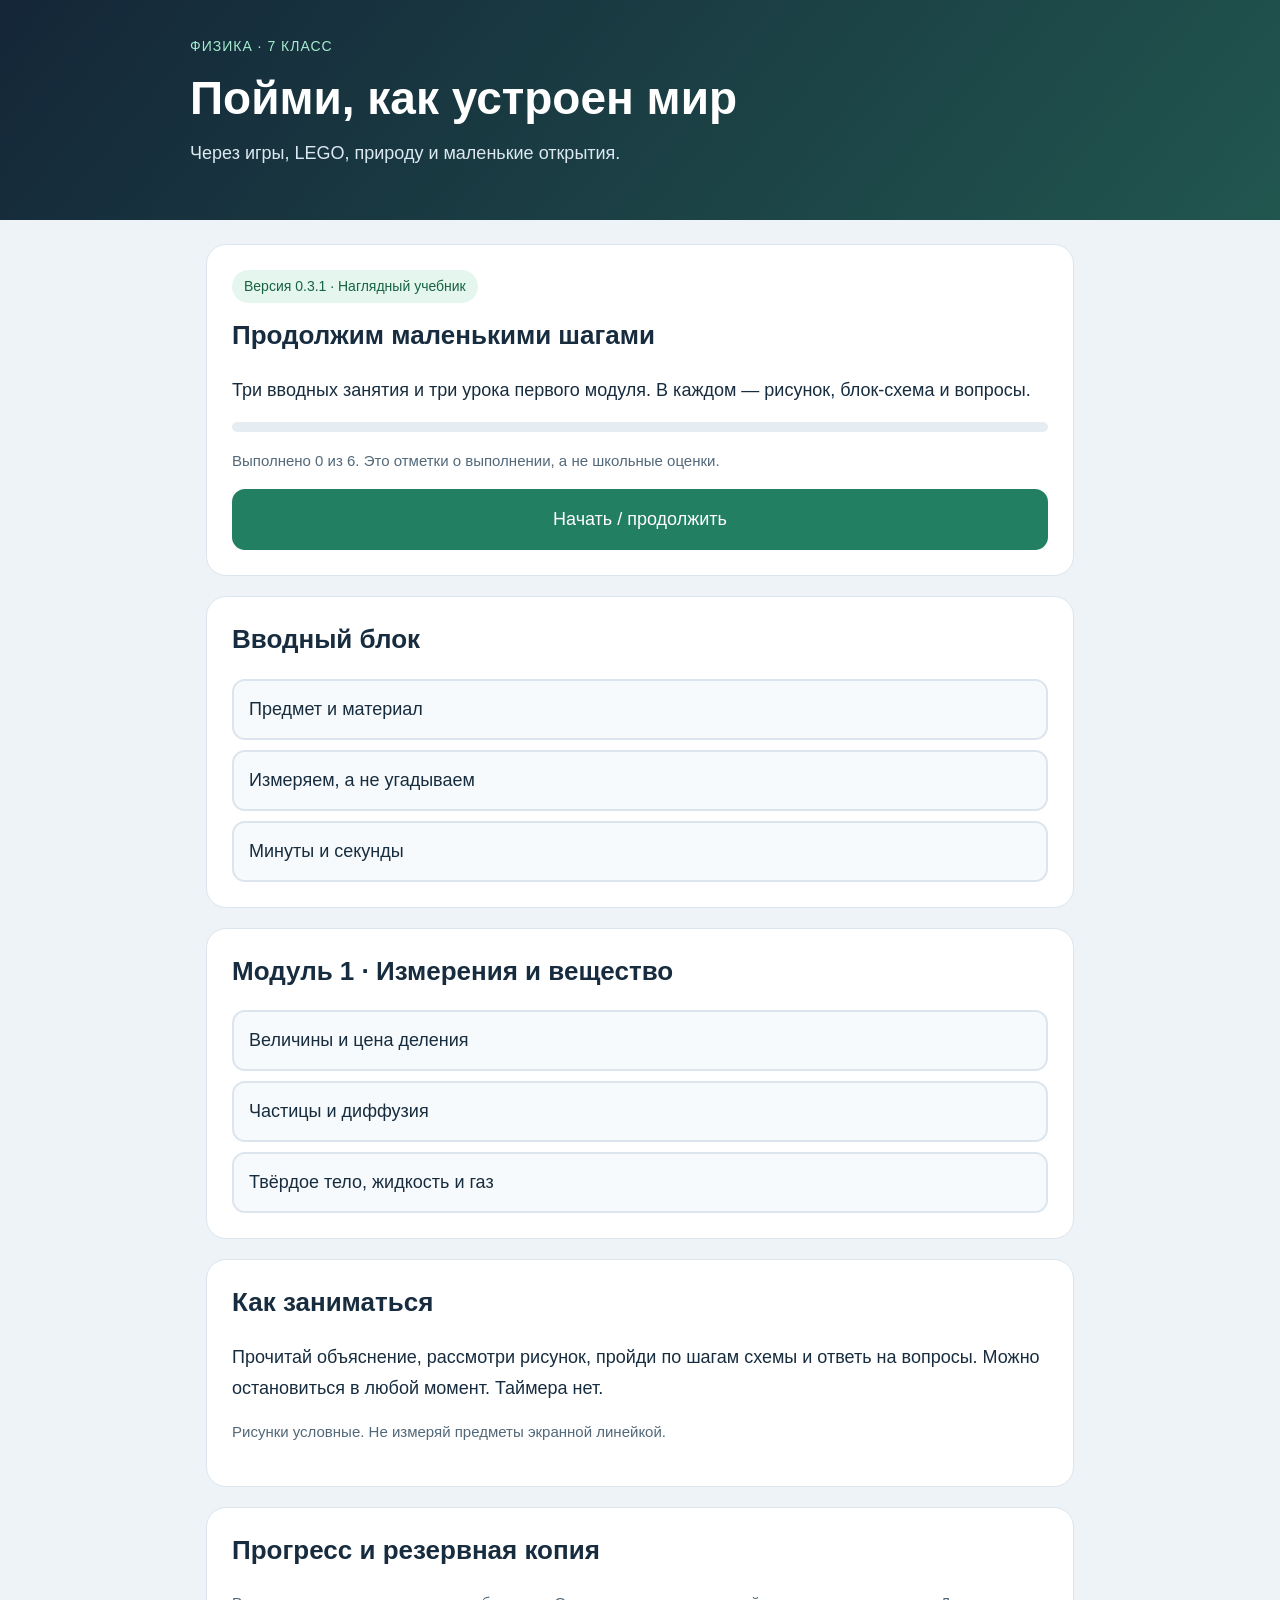
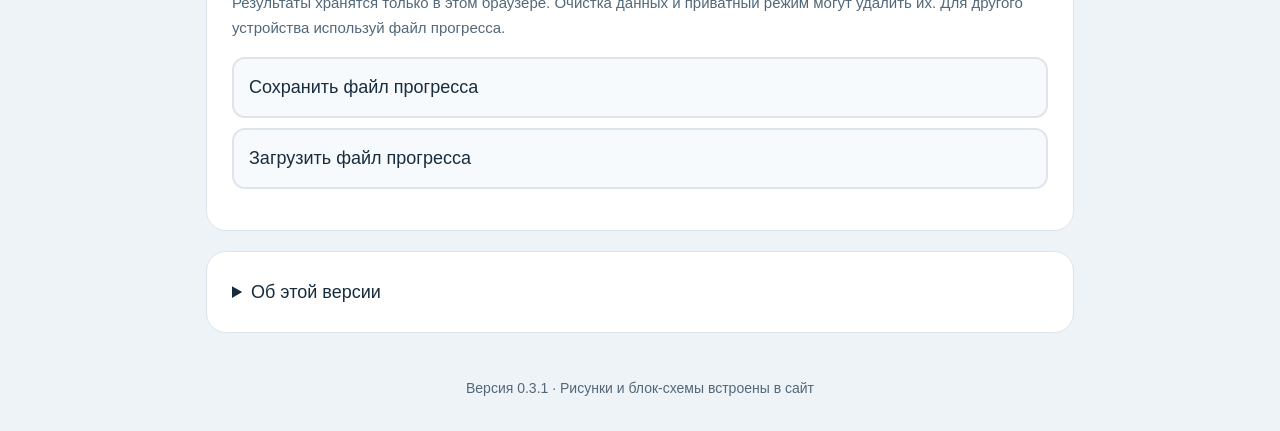
==== commit f00f3aef: "Add files via upload" ====
--- a/index.html
+++ b/index.html
@@ -1,18 +1,161 @@
 <!DOCTYPE html>
-<html lang="ru"><head><meta charset="UTF-8"><meta name="viewport" content="width=device-width,initial-scale=1"><meta name="theme-color" content="#142638"><title>Физика — наглядный учебник</title><style>*{box-sizing:border-box}html{-webkit-text-size-adjust:100%}[hidden]{display:none!important}body{margin:0;background:#eef3f7;color:#172c3e;font:18px/1.7 -apple-system,BlinkMacSystemFont,"Segoe UI",Arial,sans-serif;overflow-wrap:anywhere}.wrap{max-width:900px;margin:auto}header{background:linear-gradient(130deg,#142638,#21564f);color:white;padding:35px 20px}header p{color:#dce9f1}.label{font-size:14px;color:#a4ebcf;letter-spacing:1px}h1{font-size:clamp(30px,7vw,46px);line-height:1.2;margin:12px 0}main{padding:24px 16px}h2{font-size:26px;line-height:1.35;margin-top:0}h3{font-size:21px}p{margin:0 0 16px}.card{background:white;border:1px solid #dce5ed;border-radius:20px;padding:25px;margin:0 0 20px}.tag{display:inline-block;font-size:14px;color:#176344;background:#e5f6ef;border-radius:22px;padding:5px 12px;margin-bottom:15px}.muted,figcaption{color:#526879;font-size:15px}button,.linkbtn{width:100%;min-height:50px;padding:15px;margin:10px 0 0;border:2px solid #dce5ed;border-radius:13px;background:#f7fafc;color:#172c3e;font:inherit;line-height:1.5;text-align:left;cursor:pointer;touch-action:manipulation}.primary{background:#237f62;color:white;border-color:#237f62;text-align:center}button:focus-visible,a:focus-visible,summary:focus-visible{outline:3px solid #237f62;outline-offset:3px}button:disabled{opacity:.7;cursor:default}.feedback{padding:16px;margin-top:16px;border-radius:12px}.good{background:#e5f6ef;color:#15583e}.hint{background:#fff3d8;color:#704d10}figure{margin:0}svg{display:block;width:100%;height:auto}figcaption{margin-top:10px}.flow{list-style:none;padding:0;margin:0;counter-reset:flow}.flow li{counter-increment:flow;padding:14px;background:#eff7fa;border:1px solid #dce5ed;border-radius:12px;text-align:center}.flow li:before{content:counter(flow) ". ";font-weight:bold;color:#176344}.arrow{text-align:center;color:#237f62;line-height:1.5;font-size:25px}.bar{height:10px;background:#e4ecf0;border-radius:10px;overflow:hidden;margin:16px 0}.bar div{height:100%;background:#237f62}footer{padding:0 20px 30px;text-align:center;color:#526879;font-size:14px}details{margin-top:14px}summary{cursor:pointer}a{color:#176344}@media(max-width:480px){.card{padding:19px}main{padding:18px 12px}body{font-size:17px}}@media print{header{background:white;color:black}header p,.label{color:#333}body{background:white}button{display:none}.card{break-inside:avoid}}</style></head><body><header><div class="wrap"><div class="label">ФИЗИКА · 7 КЛАСС</div><h1>Пойми, как устроен мир</h1><p>Через игры, LEGO, природу и маленькие открытия.</p></div></header><main id="app" class="wrap"><section class="card"><h2>Загрузка занятий…</h2><p>Если сообщение не исчезает, обновите страницу.</p></section></main><noscript>Для занятий нужно включить JavaScript.</noscript><footer>Версия 0.3 · Рисунки и блок-схемы встроены в сайт</footer><script>const DATA=[{"id": "intro-1", "group": "Вводный блок", "title": "Предмет и материал", "body": "<p>Из одного кусочка пластилина можно слепить шар или лодочку. Шар и лодочка — разные предметы. В физике отдельный предмет называют <strong>физическим телом<\/strong>.<\/p><p>Пластилин — материал этих предметов. При изменении формы материал не обязательно становится другим. Деталь LEGO — предмет, пластмасса — материал.<\/p>", "diagram": "<svg viewBox=\"0 0 600 260\" role=\"img\" aria-label=\"Деталь LEGO как предмет и пластмасса как материал\" xmlns=\"http://www.w3.org/2000/svg\"><rect width=\"600\" height=\"260\" rx=\"18\" fill=\"#eff7fa\"/><rect x=\"65\" y=\"88\" width=\"180\" height=\"85\" rx=\"12\" fill=\"#239676\"/><ellipse cx=\"110\" cy=\"86\" rx=\"22\" ry=\"9\" fill=\"#50c5a2\"/><ellipse cx=\"197\" cy=\"86\" rx=\"22\" ry=\"9\" fill=\"#50c5a2\"/><path d=\"M280 125h65m-15-12 15 12-15 12\" fill=\"none\" stroke=\"#31556b\" stroke-width=\"4\"/><text x=\"155\" y=\"220\" font-size=\"18\" fill=\"#173449\" text-anchor=\"middle\" font-family=\"Arial,sans-serif\">Предмет: деталь<\/text><text x=\"455\" y=\"112\" font-size=\"18\" fill=\"#173449\" text-anchor=\"middle\" font-family=\"Arial,sans-serif\">Материал:<\/text><text x=\"455\" y=\"143\" font-size=\"18\" fill=\"#173449\" text-anchor=\"middle\" font-family=\"Arial,sans-serif\">пластмасса<\/text><\/svg>", "caption": "Рисунок помогает различить предмет и материал. Это не изображение молекул.", "flow": ["Выбери предмет", "Назови его материал", "Найди другой предмет из того же материала"], "activity": "Найди два разных предмета из одного материала и назови их вслух.", "questions": [{"q": "Из шара слепили лодочку. Что изменилось?", "a": ["Форма предмета, материал остался пластилином", "Пластилин превратился в воду"], "c": 0, "h": "Лодочка всё ещё пластилиновая. Раздели форму и материал.", "why": "Да: форма другая, материал прежний."}]}, {"id": "intro-2", "group": "Вводный блок", "title": "Измеряем, а не угадываем", "body": "<p>Предположи длину карандаша или постройки. Затем измерь линейкой: совмести начало предмета с нулевой отметкой, а не с краем линейки.<\/p><p>Запиши число и единицу. Например, «8 см». Это пример, не готовый результат твоего измерения.<\/p>", "diagram": "<svg viewBox=\"0 0 600 260\" role=\"img\" aria-label=\"Линейка и предмет длиной 8 сантиметров\" xmlns=\"http://www.w3.org/2000/svg\"><rect width=\"600\" height=\"260\" rx=\"18\" fill=\"#eff7fa\"/><rect x=\"45\" y=\"85\" width=\"510\" height=\"70\" rx=\"5\" fill=\"#ffe1a0\"/><path d=\"M65 85v28\" stroke=\"#173449\" stroke-width=\"2\"/><text x=\"65\" y=\"142\" font-size=\"16\" fill=\"#173449\" text-anchor=\"middle\" font-family=\"Arial,sans-serif\">0<\/text><path d=\"M112 85v18\" stroke=\"#173449\" stroke-width=\"2\"/><text x=\"112\" y=\"142\" font-size=\"16\" fill=\"#173449\" text-anchor=\"middle\" font-family=\"Arial,sans-serif\">1<\/text><path d=\"M159 85v28\" stroke=\"#173449\" stroke-width=\"2\"/><text x=\"159\" y=\"142\" font-size=\"16\" fill=\"#173449\" text-anchor=\"middle\" font-family=\"Arial,sans-serif\">2<\/text><path d=\"M206 85v18\" stroke=\"#173449\" stroke-width=\"2\"/><text x=\"206\" y=\"142\" font-size=\"16\" fill=\"#173449\" text-anchor=\"middle\" font-family=\"Arial,sans-serif\">3<\/text><path d=\"M253 85v28\" stroke=\"#173449\" stroke-width=\"2\"/><text x=\"253\" y=\"142\" font-size=\"16\" fill=\"#173449\" text-anchor=\"middle\" font-family=\"Arial,sans-serif\">4<\/text><path d=\"M300 85v18\" stroke=\"#173449\" stroke-width=\"2\"/><text x=\"300\" y=\"142\" font-size=\"16\" fill=\"#173449\" text-anchor=\"middle\" font-family=\"Arial,sans-serif\">5<\/text><path d=\"M347 85v28\" stroke=\"#173449\" stroke-width=\"2\"/><text x=\"347\" y=\"142\" font-size=\"16\" fill=\"#173449\" text-anchor=\"middle\" font-family=\"Arial,sans-serif\">6<\/text><path d=\"M394 85v18\" stroke=\"#173449\" stroke-width=\"2\"/><text x=\"394\" y=\"142\" font-size=\"16\" fill=\"#173449\" text-anchor=\"middle\" font-family=\"Arial,sans-serif\">7<\/text><path d=\"M441 85v28\" stroke=\"#173449\" stroke-width=\"2\"/><text x=\"441\" y=\"142\" font-size=\"16\" fill=\"#173449\" text-anchor=\"middle\" font-family=\"Arial,sans-serif\">8<\/text><path d=\"M488 85v18\" stroke=\"#173449\" stroke-width=\"2\"/><text x=\"488\" y=\"142\" font-size=\"16\" fill=\"#173449\" text-anchor=\"middle\" font-family=\"Arial,sans-serif\">9<\/text><path d=\"M535 85v28\" stroke=\"#173449\" stroke-width=\"2\"/><text x=\"535\" y=\"142\" font-size=\"16\" fill=\"#173449\" text-anchor=\"middle\" font-family=\"Arial,sans-serif\">10<\/text><path d=\"M65 68h376\" stroke=\"#237f62\" stroke-width=\"10\"/><text x=\"260\" y=\"45\" font-size=\"18\" fill=\"#173449\" text-anchor=\"middle\" font-family=\"Arial,sans-serif\">Предмет от 0 до 8 см<\/text><text x=\"300\" y=\"210\" font-size=\"18\" fill=\"#173449\" text-anchor=\"middle\" font-family=\"Arial,sans-serif\">Начало совмещаем с нулём<\/text><\/svg>", "caption": "Учебная картинка, не линейка для измерения предметов на экране.", "flow": ["Предположи длину", "Совмести начало с нулём", "Считай значение у конца", "Запиши число и единицу"], "activity": "Если есть линейка, измерь один предмет. Если нет — объясни по рисунку порядок действий.", "questions": [{"q": "Предмет начинается на 0 см и заканчивается на 8 см. Какова длина?", "a": ["8", "8 см"], "c": 1, "h": "Одного числа недостаточно: 8 метров и 8 сантиметров — не одно и то же.", "why": "Верно: число 8 и единица см."}]}, {"id": "intro-3", "group": "Вводный блок", "title": "Минуты и секунды", "body": "<p>Перед походом договорились выйти через две минуты. В одной минуте 60 секунд. Значит, две минуты — 60 + 60 = 120 секунд.<\/p><p>Для нескольких целых минут берём 60 столько раз, сколько минут. Три минуты — 3 × 60 = 180 секунд.<\/p>", "diagram": "<svg viewBox=\"0 0 600 260\" role=\"img\" aria-label=\"Три минуты как три промежутка по 60 секунд\" xmlns=\"http://www.w3.org/2000/svg\"><rect width=\"600\" height=\"260\" rx=\"18\" fill=\"#eff7fa\"/><circle cx=\"110\" cy=\"105\" r=\"52\" fill=\"white\" stroke=\"#237f62\" stroke-width=\"4\"/><path d=\"M110 105V68m0 37 25 15\" stroke=\"#173449\" stroke-width=\"4\" fill=\"none\"/><text x=\"110\" y=\"190\" font-size=\"17\" fill=\"#173449\" text-anchor=\"middle\" font-family=\"Arial,sans-serif\">60 секунд<\/text><circle cx=\"300\" cy=\"105\" r=\"52\" fill=\"white\" stroke=\"#237f62\" stroke-width=\"4\"/><path d=\"M300 105V68m0 37 25 15\" stroke=\"#173449\" stroke-width=\"4\" fill=\"none\"/><text x=\"300\" y=\"190\" font-size=\"17\" fill=\"#173449\" text-anchor=\"middle\" font-family=\"Arial,sans-serif\">60 секунд<\/text><circle cx=\"490\" cy=\"105\" r=\"52\" fill=\"white\" stroke=\"#237f62\" stroke-width=\"4\"/><path d=\"M490 105V68m0 37 25 15\" stroke=\"#173449\" stroke-width=\"4\" fill=\"none\"/><text x=\"490\" y=\"190\" font-size=\"17\" fill=\"#173449\" text-anchor=\"middle\" font-family=\"Arial,sans-serif\">60 секунд<\/text><text x=\"205\" y=\"115\" font-size=\"26\" fill=\"#173449\" text-anchor=\"middle\" font-family=\"Arial,sans-serif\">+<\/text><text x=\"395\" y=\"115\" font-size=\"26\" fill=\"#173449\" text-anchor=\"middle\" font-family=\"Arial,sans-serif\">+<\/text><text x=\"300\" y=\"238\" font-size=\"21\" fill=\"#173449\" text-anchor=\"middle\" font-family=\"Arial,sans-serif\">3 минуты = 180 секунд<\/text><\/svg>", "caption": "Три одинаковых промежутка по одной минуте.", "flow": ["Узнай число минут", "Умножь на 60", "Запиши секунды"], "activity": "Объясни, как перевести пять минут в секунды. Если трудно, нарисуй пять одинаковых отрезков.", "questions": [{"q": "Сколько секунд в четырёх минутах?", "a": ["240 секунд", "64 секунды", "40 секунд"], "c": 0, "h": "Возьми 60 четыре раза: 60 + 60 + 60 + 60.", "why": "Верно: 4 × 60 = 240 секунд."}]}, {"id": "m1-1", "group": "Модуль 1 · Измерения и вещество", "title": "Величины и цена деления", "body": "<p>Длина, время, масса и объём — физические величины. Их измеряют и записывают с единицами: м, с, кг, мл. Разные приборы измеряют разные величины.<\/p><p><strong>Цена деления<\/strong> показывает, какое изменение величины соответствует одному промежутку шкалы. Сначала разность двух подписанных значений, затем деление на число промежутков.<\/p><p>На рисунке между 10 и 20 мл пять промежутков: (20 − 10) ÷ 5 = 2 мл. Считай промежутки между штрихами, а не сами штрихи.<\/p><p>Измерения не абсолютно точны. Не нужно приписывать прибору точность, которой у него нет. Половина деления — возможная школьная оценка ошибки отсчёта по условию, но не универсальная погрешность любого прибора.<\/p>", "diagram": "<svg viewBox=\"0 0 600 260\" role=\"img\" aria-label=\"Шкала между 10 и 20 миллилитрами с пятью промежутками\" xmlns=\"http://www.w3.org/2000/svg\"><rect width=\"600\" height=\"260\" rx=\"18\" fill=\"#eff7fa\"/><rect x=\"55\" y=\"85\" width=\"490\" height=\"65\" rx=\"8\" fill=\"white\" stroke=\"#31556b\" stroke-width=\"2\"/><path d=\"M80 85v30\" stroke=\"#31556b\" stroke-width=\"3\"/><text x=\"80\" y=\"175\" font-size=\"18\" fill=\"#173449\" text-anchor=\"middle\" font-family=\"Arial,sans-serif\">10 мл<\/text><text x=\"124\" y=\"128\" font-size=\"17\" fill=\"#237f62\" text-anchor=\"middle\" font-family=\"Arial,sans-serif\">1<\/text><path d=\"M168 85v30\" stroke=\"#31556b\" stroke-width=\"3\"/><text x=\"212\" y=\"128\" font-size=\"17\" fill=\"#237f62\" text-anchor=\"middle\" font-family=\"Arial,sans-serif\">2<\/text><path d=\"M256 85v30\" stroke=\"#31556b\" stroke-width=\"3\"/><text x=\"300\" y=\"128\" font-size=\"17\" fill=\"#237f62\" text-anchor=\"middle\" font-family=\"Arial,sans-serif\">3<\/text><path d=\"M344 85v30\" stroke=\"#31556b\" stroke-width=\"3\"/><text x=\"388\" y=\"128\" font-size=\"17\" fill=\"#237f62\" text-anchor=\"middle\" font-family=\"Arial,sans-serif\">4<\/text><path d=\"M432 85v30\" stroke=\"#31556b\" stroke-width=\"3\"/><text x=\"476\" y=\"128\" font-size=\"17\" fill=\"#237f62\" text-anchor=\"middle\" font-family=\"Arial,sans-serif\">5<\/text><path d=\"M520 85v30\" stroke=\"#31556b\" stroke-width=\"3\"/><text x=\"520\" y=\"175\" font-size=\"18\" fill=\"#173449\" text-anchor=\"middle\" font-family=\"Arial,sans-serif\">20 мл<\/text><text x=\"300\" y=\"45\" font-size=\"18\" fill=\"#173449\" text-anchor=\"middle\" font-family=\"Arial,sans-serif\">Пять промежутков между 10 и 20 мл<\/text><text x=\"300\" y=\"226\" font-size=\"21\" fill=\"#173449\" text-anchor=\"middle\" font-family=\"Arial,sans-serif\">(20 − 10) ÷ 5 = 2 мл за деление<\/text><\/svg>", "caption": "Числа 1–5 внутри шкалы показывают промежутки, а не объём.", "flow": ["Найди два подписанных значения", "Вычти меньшее из большего", "Посчитай промежутки", "Раздели разность на их число"], "activity": "Посмотри на линейку или мерную ёмкость. Назови величину и единицу. Опыты с горячей водой не нужны.", "questions": [{"q": "Между 20 и 40 мл четыре равных промежутка. Какова цена деления?", "a": ["20 мл", "5 мл", "4 мл"], "c": 1, "h": "Разность 40 − 20 = 20 мл. Раздели её на 4 промежутка.", "why": "20 ÷ 4 = 5 мл за деление."}, {"q": "Цена деления 5 мл. Уровень на два деления выше 20 мл. Какой объём?", "a": ["22 мл", "25 мл", "30 мл"], "c": 2, "h": "Два шага по 5 мл — это ещё 10 мл после 20 мл.", "why": "20 + 2 × 5 = 30 мл."}]}, {"id": "m1-2", "group": "Модуль 1 · Измерения и вещество", "title": "Частицы и диффузия", "body": "<p>Вещество состоит из частиц: атомов, молекул или ионов. Вода, например, состоит из молекул. Частицы непрерывно движутся и взаимодействуют.<\/p><p>На рисунке частицы показаны крупными цветными кружками. Реальные молекулы обычным глазом не видны. Условные цвета различают два вида частиц.<\/p><p><strong>Диффузия<\/strong> — перемешивание веществ вследствие теплового движения их частиц. Перемешивание ложкой и перенос запаха ветром — другие механизмы переноса: их нельзя целиком называть диффузией.<\/p><p>Броуновское движение — беспорядочное движение маленькой взвешенной частицы под ударами молекул. Наблюдаемая частица — не сама молекула.<\/p><p>LEGO может помочь представить множество частиц, но детали сами не движутся как молекулы и соединяются иначе.<\/p>", "diagram": "<svg viewBox=\"0 0 600 260\" role=\"img\" aria-label=\"Модель диффузии: частицы двух видов постепенно перемешиваются\" xmlns=\"http://www.w3.org/2000/svg\"><rect width=\"600\" height=\"260\" rx=\"18\" fill=\"#eff7fa\"/><rect x=\"25\" y=\"65\" width=\"230\" height=\"120\" rx=\"12\" fill=\"white\" stroke=\"#6f8e9f\"/><rect x=\"345\" y=\"65\" width=\"230\" height=\"120\" rx=\"12\" fill=\"white\" stroke=\"#6f8e9f\"/><circle cx=\"50\" cy=\"90\" r=\"8\" fill=\"#2479b7\"/><circle cx=\"50\" cy=\"120\" r=\"8\" fill=\"#2479b7\"/><circle cx=\"50\" cy=\"150\" r=\"8\" fill=\"#2479b7\"/><circle cx=\"75\" cy=\"90\" r=\"8\" fill=\"#2479b7\"/><circle cx=\"75\" cy=\"120\" r=\"8\" fill=\"#2479b7\"/><circle cx=\"75\" cy=\"150\" r=\"8\" fill=\"#2479b7\"/><circle cx=\"100\" cy=\"90\" r=\"8\" fill=\"#2479b7\"/><circle cx=\"100\" cy=\"120\" r=\"8\" fill=\"#2479b7\"/><circle cx=\"100\" cy=\"150\" r=\"8\" fill=\"#2479b7\"/><circle cx=\"155\" cy=\"90\" r=\"8\" fill=\"#e88d3a\"/><circle cx=\"155\" cy=\"120\" r=\"8\" fill=\"#e88d3a\"/><circle cx=\"155\" cy=\"150\" r=\"8\" fill=\"#e88d3a\"/><circle cx=\"180\" cy=\"90\" r=\"8\" fill=\"#e88d3a\"/><circle cx=\"180\" cy=\"120\" r=\"8\" fill=\"#e88d3a\"/><circle cx=\"180\" cy=\"150\" r=\"8\" fill=\"#e88d3a\"/><circle cx=\"205\" cy=\"90\" r=\"8\" fill=\"#e88d3a\"/><circle cx=\"205\" cy=\"120\" r=\"8\" fill=\"#e88d3a\"/><circle cx=\"205\" cy=\"150\" r=\"8\" fill=\"#e88d3a\"/><circle cx=\"365\" cy=\"90\" r=\"8\" fill=\"#2479b7\"/><circle cx=\"413\" cy=\"90\" r=\"8\" fill=\"#2479b7\"/><circle cx=\"461\" cy=\"90\" r=\"8\" fill=\"#2479b7\"/><circle cx=\"509\" cy=\"90\" r=\"8\" fill=\"#2479b7\"/><circle cx=\"365\" cy=\"120\" r=\"8\" fill=\"#2479b7\"/><circle cx=\"413\" cy=\"120\" r=\"8\" fill=\"#2479b7\"/><circle cx=\"461\" cy=\"120\" r=\"8\" fill=\"#2479b7\"/><circle cx=\"509\" cy=\"120\" r=\"8\" fill=\"#2479b7\"/><circle cx=\"365\" cy=\"150\" r=\"8\" fill=\"#2479b7\"/><circle cx=\"413\" cy=\"150\" r=\"8\" fill=\"#2479b7\"/><circle cx=\"461\" cy=\"150\" r=\"8\" fill=\"#2479b7\"/><circle cx=\"509\" cy=\"150\" r=\"8\" fill=\"#2479b7\"/><circle cx=\"389\" cy=\"90\" r=\"8\" fill=\"#e88d3a\"/><circle cx=\"437\" cy=\"90\" r=\"8\" fill=\"#e88d3a\"/><circle cx=\"485\" cy=\"90\" r=\"8\" fill=\"#e88d3a\"/><circle cx=\"533\" cy=\"90\" r=\"8\" fill=\"#e88d3a\"/><circle cx=\"389\" cy=\"120\" r=\"8\" fill=\"#e88d3a\"/><circle cx=\"437\" cy=\"120\" r=\"8\" fill=\"#e88d3a\"/><circle cx=\"485\" cy=\"120\" r=\"8\" fill=\"#e88d3a\"/><circle cx=\"533\" cy=\"120\" r=\"8\" fill=\"#e88d3a\"/><circle cx=\"389\" cy=\"150\" r=\"8\" fill=\"#e88d3a\"/><circle cx=\"437\" cy=\"150\" r=\"8\" fill=\"#e88d3a\"/><circle cx=\"485\" cy=\"150\" r=\"8\" fill=\"#e88d3a\"/><circle cx=\"533\" cy=\"150\" r=\"8\" fill=\"#e88d3a\"/><path d=\"M270 123h57m-12-10 12 10-12 10\" fill=\"none\" stroke=\"#31556b\" stroke-width=\"3\"/><text x=\"140\" y=\"40\" font-size=\"18\" fill=\"#173449\" text-anchor=\"middle\" font-family=\"Arial,sans-serif\">Сначала<\/text><text x=\"460\" y=\"40\" font-size=\"18\" fill=\"#173449\" text-anchor=\"middle\" font-family=\"Arial,sans-serif\">Позже<\/text><text x=\"300\" y=\"228\" font-size=\"17\" fill=\"#173449\" text-anchor=\"middle\" font-family=\"Arial,sans-serif\">Условная модель перемешивания частиц<\/text><\/svg>", "caption": "Условная схема двух моментов времени. Не изображение реального размера частиц и не эксперимент.", "flow": ["Частицы непрерывно движутся", "Переходят в соседние области", "Вещества постепенно перемешиваются"], "activity": "Нарисуй два вида частиц до и после перемешивания. Поясни, что кружки — модель, а не видимые молекулы.", "questions": [{"q": "На рисунке цветные кружки — это…", "a": ["Модель частиц, а не их реальный вид и размер", "Настоящие молекулы, видимые без прибора"], "c": 0, "h": "Схема специально увеличена и упрощена.", "why": "Правильно. Модель помогает думать, но не равна самому объекту."}, {"q": "Запах перенёс сильный ветер. Достаточно ли объяснить это только диффузией?", "a": ["Да, ветер и есть диффузия", "Нет: поток воздуха тоже переносит вещество"], "c": 1, "h": "Ветер движет воздух как поток. Сравни это с самостоятельным перемешиванием частиц.", "why": "Верно: перенос потоком и диффузия различаются."}]}, {"id": "m1-3", "group": "Модуль 1 · Измерения и вещество", "title": "Твёрдое тело, жидкость и газ", "body": "<p>При обычных условиях твёрдое тело обычно сохраняет форму и объём без заметного внешнего воздействия. Жидкость сохраняет объём, но принимает форму сосуда. Газ заполняет доступный объём.<\/p><p>В твёрдом теле частицы расположены близко и колеблются около своих положений. На рисунке показана упорядоченная модель кристалла, но не каждое твёрдое вещество имеет строгую решётку.<\/p><p>В жидкости частицы тоже близки, но могут менять взаимное положение. В газе расстояния между частицами обычно намного больше.<\/p><p>Пластилин меняет форму под действием рук: это деформация. Она сама по себе не доказывает превращения пластилина в жидкость.<\/p><p>Взаимодействие частиц помогает объяснить сопротивление сжатию и растяжению. Смачивание проявляется в поведении жидкости на поверхности: на разных материалах капля растекается по-разному.<\/p>", "diagram": "<svg viewBox=\"0 0 600 260\" role=\"img\" aria-label=\"Модели частиц в кристаллическом твёрдом теле, жидкости и газе\" xmlns=\"http://www.w3.org/2000/svg\"><rect width=\"600\" height=\"260\" rx=\"18\" fill=\"#eff7fa\"/><rect x=\"15\" y=\"65\" width=\"170\" height=\"130\" rx=\"12\" fill=\"white\" stroke=\"#6f8e9f\"/><text x=\"100\" y=\"40\" font-size=\"18\" fill=\"#173449\" text-anchor=\"middle\" font-family=\"Arial,sans-serif\">Твёрдое<\/text><rect x=\"215\" y=\"65\" width=\"170\" height=\"130\" rx=\"12\" fill=\"white\" stroke=\"#6f8e9f\"/><text x=\"300\" y=\"40\" font-size=\"18\" fill=\"#173449\" text-anchor=\"middle\" font-family=\"Arial,sans-serif\">Жидкость<\/text><rect x=\"415\" y=\"65\" width=\"170\" height=\"130\" rx=\"12\" fill=\"white\" stroke=\"#6f8e9f\"/><text x=\"500\" y=\"40\" font-size=\"18\" fill=\"#173449\" text-anchor=\"middle\" font-family=\"Arial,sans-serif\">Газ<\/text><circle cx=\"45\" cy=\"95\" r=\"8\" fill=\"#237f62\"/><circle cx=\"75\" cy=\"95\" r=\"8\" fill=\"#237f62\"/><circle cx=\"105\" cy=\"95\" r=\"8\" fill=\"#237f62\"/><circle cx=\"135\" cy=\"95\" r=\"8\" fill=\"#237f62\"/><circle cx=\"45\" cy=\"125\" r=\"8\" fill=\"#237f62\"/><circle cx=\"75\" cy=\"125\" r=\"8\" fill=\"#237f62\"/><circle cx=\"105\" cy=\"125\" r=\"8\" fill=\"#237f62\"/><circle cx=\"135\" cy=\"125\" r=\"8\" fill=\"#237f62\"/><circle cx=\"45\" cy=\"155\" r=\"8\" fill=\"#237f62\"/><circle cx=\"75\" cy=\"155\" r=\"8\" fill=\"#237f62\"/><circle cx=\"105\" cy=\"155\" r=\"8\" fill=\"#237f62\"/><circle cx=\"135\" cy=\"155\" r=\"8\" fill=\"#237f62\"/><circle cx=\"238\" cy=\"150\" r=\"8\" fill=\"#2479b7\"/><circle cx=\"268\" cy=\"155\" r=\"8\" fill=\"#2479b7\"/><circle cx=\"297\" cy=\"150\" r=\"8\" fill=\"#2479b7\"/><circle cx=\"327\" cy=\"160\" r=\"8\" fill=\"#2479b7\"/><circle cx=\"250\" cy=\"122\" r=\"8\" fill=\"#2479b7\"/><circle cx=\"280\" cy=\"126\" r=\"8\" fill=\"#2479b7\"/><circle cx=\"312\" cy=\"120\" r=\"8\" fill=\"#2479b7\"/><circle cx=\"245\" cy=\"180\" r=\"8\" fill=\"#2479b7\"/><circle cx=\"278\" cy=\"180\" r=\"8\" fill=\"#2479b7\"/><circle cx=\"310\" cy=\"180\" r=\"8\" fill=\"#2479b7\"/><circle cx=\"443\" cy=\"90\" r=\"8\" fill=\"#e88d3a\"/><circle cx=\"540\" cy=\"100\" r=\"8\" fill=\"#e88d3a\"/><circle cx=\"480\" cy=\"150\" r=\"8\" fill=\"#e88d3a\"/><circle cx=\"552\" cy=\"178\" r=\"8\" fill=\"#e88d3a\"/><circle cx=\"435\" cy=\"180\" r=\"8\" fill=\"#e88d3a\"/><text x=\"100\" y=\"225\" font-size=\"14\" fill=\"#173449\" text-anchor=\"middle\" font-family=\"Arial,sans-serif\">Близко, около мест<\/text><text x=\"300\" y=\"225\" font-size=\"14\" fill=\"#173449\" text-anchor=\"middle\" font-family=\"Arial,sans-serif\">Близко, перемещаются<\/text><text x=\"500\" y=\"225\" font-size=\"14\" fill=\"#173449\" text-anchor=\"middle\" font-family=\"Arial,sans-serif\">Далеко друг от друга<\/text><\/svg>", "caption": "Схема условная: размеры, расстояния и число частиц не в масштабе. Частицы движутся, хотя рисунок неподвижен.", "flow": ["Сравни сохранение формы", "Сравни сохранение объёма", "Объясни через расположение и движение частиц"], "activity": "На подносе сравни каплю воды на бумаге и на безопасном пластиковом предмете. Не используй электронику. Запиши наблюдение, даже если оно отличается от ожидания.", "questions": [{"q": "Воду перелили в другой стакан без потерь. Что произошло?", "a": ["Изменились и количество воды, и её объём", "Форма изменилась, объём сохранился"], "c": 1, "h": "Переливание меняет форму поверхности, но при отсутствии потерь воды не становится меньше.", "why": "Верно: жидкость принимает форму сосуда."}, {"q": "В каком состоянии вещество обычно легче заметно сжать?", "a": ["В газообразном", "В жидком", "В твёрдом"], "c": 0, "h": "Где расстояния между частицами обычно больше?", "why": "В газе между частицами обычно большие расстояния."}]}];
-const KEY="fizika7-progress-v1",app=document.getElementById("app");
-let warning=false;
-function read(){try{let p=JSON.parse(localStorage.getItem(KEY));let ids=new Set(DATA.map(x=>x.id));return{completed:Array.isArray(p?.completed)?[...new Set(p.completed.filter(x=>ids.has(x)))]:[],lastLesson:ids.has(p?.lastLesson)?p.lastLesson:null}}catch{return{completed:[],lastLesson:null}}}
-let state=read();
-function save(){try{localStorage.setItem(KEY,JSON.stringify(state));warning=false}catch{warning=true}}
-function notice(){return warning?'<p class="feedback hint" role="status">Браузер не разрешил сохранить результаты. После обновления страницы они могут исчезнуть.</p>':''}
-function topPage(){window.scrollTo(0,0)}
-function home(){let n=state.completed.length,remaining=DATA.find(x=>!state.completed.includes(x.id));app.innerHTML=`<section class="card"><span class="tag">Версия 0.3 · Наглядный учебник</span><h2>${remaining?'Продолжим маленькими шагами':'Все доступные задания выполнены'}</h2><p>Доступны три вводных занятия и три урока первого модуля. В каждом — рисунок, блок-схема и вопросы.</p><div class="bar" role="progressbar" aria-label="Выполненные занятия" aria-valuemin="0" aria-valuemax="${DATA.length}" aria-valuenow="${n}"><div style="width:${n/DATA.length*100}%"></div></div><p class="muted">Выполнено ${n} из ${DATA.length}. Верный выбор ответа не заменяет объяснение своими словами.</p><button id="continue" class="primary">${remaining?'Начать / продолжить':'Повторить занятия'}</button></section><div id="groups"></div><section class="card"><h2>Как учиться</h2><p>Прочитай объяснение, рассмотри рисунок, пройди по стрелкам схемы, затем ответь на вопросы. Если устал — остановись. Таймера нет.</p><p class="muted">Рисунки условные. Не измеряй предметы экранной линейкой. Масштаб картинки меняется вместе с экраном.</p></section><section class="card"><h2>Прогресс и резервная копия</h2><p class="muted">Прогресс хранится в этом браузере. Очистка данных или приватный режим могут удалить его. Между устройствами автоматически не переносится. Перед обновлением сайта можно сохранить копию.</p><button id="export">Сохранить файл прогресса</button><button id="import">Загрузить файл прогресса</button><input id="file" type="file" accept="application/json,.json" hidden><p id="import-status" role="status"></p>${notice()}</section><details class="card"><summary>Об учебнике и источниках</summary><p class="muted">Учебная адаптация для начала с нуля. Это ещё не весь годовой курс. Основные модули 2–6, отдельный задачник и лабораторные будут добавляться позже. Изображения — встроенные учебные SVG-схемы.</p><p class="muted">Сверка модели частиц: BBC Bitesize, Solids, liquids and gases. <a href="https://www.bbc.co.uk/bitesize/topics/z242m39/articles/z726m39" target="_blank" rel="noopener noreferrer">Источник</a>. Порядок тем и требования нужно сверять со школьным учителем.</p></details>`;
-let groups=document.getElementById('groups');for(let group of [...new Set(DATA.map(x=>x.group))]){let section=document.createElement('section');section.className='card';let title=document.createElement('h2');title.textContent=group;section.append(title);DATA.filter(x=>x.group===group).forEach(l=>{let b=document.createElement('button');b.textContent=l.title+(state.completed.includes(l.id)?' — выполнено':'');b.onclick=()=>lesson(l.id);section.append(b)});groups.append(section)}
-document.getElementById('continue').onclick=()=>lesson(state.lastLesson||remaining?.id||DATA[0].id);
-document.getElementById('export').onclick=()=>{let blob=new Blob([JSON.stringify({version:1,...state},null,2)],{type:'application/json'}),url=URL.createObjectURL(blob),a=document.createElement('a');a.href=url;a.download='fizika-progress.json';a.click();setTimeout(()=>URL.revokeObjectURL(url),1000)};
-let input=document.getElementById('file');document.getElementById('import').onclick=()=>input.click();input.onchange=async()=>{let status=document.getElementById('import-status');try{let f=input.files[0];if(!f)return;if(f.size>100000)throw Error('Слишком большой файл.');let p=JSON.parse(await f.text());if(!Array.isArray(p.completed))throw Error('Это не файл прогресса.');if(!confirm('Заменить текущий прогресс данными из файла?'))return;let ids=new Set(DATA.map(x=>x.id));state={completed:[...new Set(p.completed.filter(x=>ids.has(x)))],lastLesson:ids.has(p.lastLesson)?p.lastLesson:null};save();home();document.getElementById('import-status').textContent='Прогресс загружен.'}catch(e){status.textContent='Не удалось загрузить: '+e.message}input.value=''};topPage()}
-function lesson(id){let idx=DATA.findIndex(x=>x.id===id);if(idx<0)return home();let l=DATA[idx];state.lastLesson=id;save();let steps=l.flow.map((s,i)=>`<li>${s}</li>${i<l.flow.length-1?'<div class="arrow" aria-hidden="true">↓</div>':''}`).join('');app.innerHTML=`<button id="back">← К списку занятий</button><section class="card" style="margin-top:20px"><span class="tag">${l.group}</span><h2>${l.title}</h2>${l.body}</section><section class="card"><h2>Посмотри на рисунок</h2><figure>${l.diagram}<figcaption>${l.caption}</figcaption></figure></section><section class="card"><h2>Пройди по шагам</h2><div class="flow">${steps}</div></section><section class="card" id="quiz"></section><section class="card"><h2>Попробуй вне экрана</h2><p>${l.activity}</p><p class="muted">Используй только безопасные предметы. Измерения не выдумывай. Если материалов нет, объясни порядок действий словами.</p></section>${notice()}`;document.getElementById('back').onclick=home;let qi=0;let helped=false;
-function question(){let q=l.questions[qi],box=document.getElementById('quiz');box.innerHTML=`<span class="tag">Вопрос ${qi+1} из ${l.questions.length}</span><h2>${q.q}</h2><div id="answers"></div><button id="hint">Нужна подсказка</button><div id="feedback" class="feedback" role="status" aria-live="polite" hidden></div><button class="primary" id="next" hidden>${qi<l.questions.length-1?'Следующий вопрос':'Завершить занятие'}</button>`;let ans=document.getElementById('answers'),fb=document.getElementById('feedback'),next=document.getElementById('next');let solved=false;function hint(){helped=true;fb.hidden=false;fb.className='feedback hint';fb.textContent=q.h}document.getElementById('hint').onclick=hint;q.a.forEach((t,i)=>{let b=document.createElement('button');b.textContent=t;b.onclick=()=>{if(solved)return;if(i!==q.c){hint();return}solved=true;fb.hidden=false;fb.className='feedback good';fb.textContent=q.why;ans.querySelectorAll('button').forEach(x=>x.disabled=true);document.getElementById('hint').hidden=true;next.hidden=false};ans.append(b)});next.onclick=()=>{if(qi<l.questions.length-1){qi++;question();document.getElementById('quiz').scrollIntoView({block:'start'})}else{if(!state.completed.includes(id))state.completed.push(id);state.lastLesson=DATA[idx+1]?.id||null;save();box.innerHTML=`<h2>Занятие выполнено</h2><p>${helped?'Ты воспользовался подсказками — это нормально во время обучения. Попробуй объяснить главную мысль своими словами.':'Ты ответил на вопросы. Теперь объясни главную мысль своими словами.'}</p><p class="muted">Отметка означает выполнение вопросов, а не подтверждённое освоение всей темы.</p><button class="primary" id="follow">${DATA[idx+1]?'Следующее занятие →':'К списку занятий'}</button>${notice()}`;document.getElementById('follow').onclick=()=>DATA[idx+1]?lesson(DATA[idx+1].id):home();box.scrollIntoView({block:'start'})}}
-question();topPage()}
-home();</script></body></html>+<html lang="ru"><head><meta charset="UTF-8"><meta name="viewport" content="width=device-width,initial-scale=1"><meta name="theme-color" content="#142638"><title>Физика — наглядный учебник</title><style>*{box-sizing:border-box}html{-webkit-text-size-adjust:100%}[hidden]{display:none!important}body{margin:0;background:#eef3f7;color:#172c3e;font:18px/1.7 -apple-system,BlinkMacSystemFont,"Segoe UI",Arial,sans-serif;overflow-wrap:anywhere}.wrap{max-width:900px;margin:auto}header{padding:35px 20px;background:linear-gradient(130deg,#142638,#21564f);color:white}header p{color:#dce9f1}.label{font-size:14px;color:#a4ebcf;letter-spacing:1px}h1{font-size:clamp(30px,7vw,46px);line-height:1.2;margin:12px 0}main{padding:24px 16px}h2{font-size:26px;line-height:1.35;margin-top:0}h3{font-size:21px}p{margin:0 0 16px}.card{padding:25px;background:white;border:1px solid #dce5ed;border-radius:20px;margin-bottom:20px}.tag{display:inline-block;background:#e5f6ef;color:#176344;border-radius:22px;padding:5px 12px;font-size:14px;margin-bottom:15px}.muted,figcaption{font-size:15px;color:#526879}button{display:block;width:100%;min-height:50px;padding:15px;margin:10px 0 0;border:2px solid #dce5ed;border-radius:13px;background:#f7fafc;color:#172c3e;font:inherit;line-height:1.5;text-align:left;cursor:pointer;touch-action:manipulation}button:focus-visible,a:focus-visible,summary:focus-visible{outline:3px solid #237f62;outline-offset:3px}button:disabled{opacity:.7;cursor:default}.primary{background:#237f62;color:white;border-color:#237f62;text-align:center}.feedback{padding:16px;border-radius:12px;margin-top:16px}.good{background:#e5f6ef;color:#15583e}.hint{background:#fff3d8;color:#704d10}figure{margin:0}svg{display:block;width:100%;height:auto}figcaption{margin-top:10px}.flow{list-style:none;padding:0;counter-reset:steps}.flow li{counter-increment:steps;background:#edf7fa;border:1px solid #dce5ed;border-radius:12px;padding:14px;text-align:center}.flow li:before{content:counter(steps) ". ";font-weight:bold;color:#176344}.flow li+li{margin-top:28px;position:relative}.flow li+li:after{content:"↓";position:absolute;top:-32px;left:calc(50% - 8px);color:#237f62;font-size:25px}.bar{height:10px;border-radius:10px;overflow:hidden;background:#e5edf2;margin:16px 0}.bar div{height:100%;background:#237f62}footer{padding:0 20px 30px;text-align:center;font-size:14px;color:#526879}summary{cursor:pointer}a{color:#176344}@media(max-width:480px){.card{padding:19px}main{padding:18px 12px}body{font-size:17px}}</style></head><body><header><div class="wrap"><div class="label">ФИЗИКА · 7 КЛАСС</div><h1>Пойми, как устроен мир</h1><p>Через игры, LEGO, природу и маленькие открытия.</p></div></header><main id="app" class="wrap"><section class="card"><h2>Загрузка занятий…</h2><p>Если сообщение не исчезает, обновите страницу.</p></section></main><noscript>Для занятий нужно включить JavaScript.</noscript><footer>Версия 0.3.1 · Рисунки и блок-схемы встроены в сайт</footer><script>
+(function () {
+  "use strict";
+  const DATA = [{"id": "intro-1", "group": "Вводный блок", "title": "Предмет и материал", "body": "<p>Шар и лодочка из пластилина — разные предметы. В физике отдельный предмет называют <strong>физическим телом<\/strong>.<\/p><p>Пластилин — материал этих предметов. Изменение формы не обязательно меняет материал. Деталь LEGO — предмет, пластмасса — материал.<\/p>", "diagram": "<svg viewBox=\"0 0 600 260\" role=\"img\" aria-label=\"Деталь и материал\" xmlns=\"http://www.w3.org/2000/svg\"><rect width=\"600\" height=\"260\" rx=\"16\" fill=\"#edf7fa\"/><rect x=\"55\" y=\"80\" width=\"180\" height=\"90\" rx=\"12\" fill=\"#269b78\"/><ellipse cx=\"100\" cy=\"77\" rx=\"25\" ry=\"10\" fill=\"#7cdbbc\"/><ellipse cx=\"190\" cy=\"77\" rx=\"25\" ry=\"10\" fill=\"#7cdbbc\"/><text x=\"150\" y=\"220\" font-size=\"19\" text-anchor=\"middle\" fill=\"#173449\" font-family=\"Arial,sans-serif\">Предмет: деталь<\/text><text x=\"425\" y=\"115\" font-size=\"19\" text-anchor=\"middle\" fill=\"#173449\" font-family=\"Arial,sans-serif\">Материал:<\/text><text x=\"425\" y=\"148\" font-size=\"19\" text-anchor=\"middle\" fill=\"#173449\" font-family=\"Arial,sans-serif\">пластмасса<\/text><\/svg>", "caption": "Это рисунок предмета, а не молекул.", "flow": ["Выбери предмет", "Назови его материал", "Найди другой предмет из того же материала"], "activity": "Найди два разных предмета из одного материала и назови их вслух.", "questions": [{"q": "Из пластилинового шара сделали лодочку. Что изменилось?", "a": ["Форма, а материал остался пластилином", "Пластилин превратился в воду"], "c": 0, "h": "Лодочка всё ещё пластилиновая.", "why": "Верно: форма другая, материал прежний."}]}, {"id": "intro-2", "group": "Вводный блок", "title": "Измеряем, а не угадываем", "body": "<p>Предположи длину постройки или карандаша. Затем приложи линейку: начало предмета совмести с нулевой отметкой, а не с краем.<\/p><p>Прочитай значение у другого конца. Запиши число и единицу, например «8 см». Это пример, не результат твоего измерения.<\/p>", "diagram": "<svg viewBox=\"0 0 600 260\" role=\"img\" aria-label=\"Предмет длиной 8 см на условной линейке\" xmlns=\"http://www.w3.org/2000/svg\"><rect width=\"600\" height=\"260\" rx=\"16\" fill=\"#edf7fa\"/><rect x=\"40\" y=\"95\" width=\"520\" height=\"75\" rx=\"8\" fill=\"#ffe3a5\"/><path d=\"M60 95v25\" stroke=\"#173449\" stroke-width=\"2\"/><text x=\"60\" y=\"153\" font-size=\"16\" text-anchor=\"middle\" fill=\"#173449\" font-family=\"Arial,sans-serif\">0<\/text><path d=\"M108 95v25\" stroke=\"#173449\" stroke-width=\"2\"/><text x=\"108\" y=\"153\" font-size=\"16\" text-anchor=\"middle\" fill=\"#173449\" font-family=\"Arial,sans-serif\">1<\/text><path d=\"M156 95v25\" stroke=\"#173449\" stroke-width=\"2\"/><text x=\"156\" y=\"153\" font-size=\"16\" text-anchor=\"middle\" fill=\"#173449\" font-family=\"Arial,sans-serif\">2<\/text><path d=\"M204 95v25\" stroke=\"#173449\" stroke-width=\"2\"/><text x=\"204\" y=\"153\" font-size=\"16\" text-anchor=\"middle\" fill=\"#173449\" font-family=\"Arial,sans-serif\">3<\/text><path d=\"M252 95v25\" stroke=\"#173449\" stroke-width=\"2\"/><text x=\"252\" y=\"153\" font-size=\"16\" text-anchor=\"middle\" fill=\"#173449\" font-family=\"Arial,sans-serif\">4<\/text><path d=\"M300 95v25\" stroke=\"#173449\" stroke-width=\"2\"/><text x=\"300\" y=\"153\" font-size=\"16\" text-anchor=\"middle\" fill=\"#173449\" font-family=\"Arial,sans-serif\">5<\/text><path d=\"M348 95v25\" stroke=\"#173449\" stroke-width=\"2\"/><text x=\"348\" y=\"153\" font-size=\"16\" text-anchor=\"middle\" fill=\"#173449\" font-family=\"Arial,sans-serif\">6<\/text><path d=\"M396 95v25\" stroke=\"#173449\" stroke-width=\"2\"/><text x=\"396\" y=\"153\" font-size=\"16\" text-anchor=\"middle\" fill=\"#173449\" font-family=\"Arial,sans-serif\">7<\/text><path d=\"M444 95v25\" stroke=\"#173449\" stroke-width=\"2\"/><text x=\"444\" y=\"153\" font-size=\"16\" text-anchor=\"middle\" fill=\"#173449\" font-family=\"Arial,sans-serif\">8<\/text><path d=\"M492 95v25\" stroke=\"#173449\" stroke-width=\"2\"/><text x=\"492\" y=\"153\" font-size=\"16\" text-anchor=\"middle\" fill=\"#173449\" font-family=\"Arial,sans-serif\">9<\/text><path d=\"M540 95v25\" stroke=\"#173449\" stroke-width=\"2\"/><text x=\"540\" y=\"153\" font-size=\"16\" text-anchor=\"middle\" fill=\"#173449\" font-family=\"Arial,sans-serif\">10<\/text><path d=\"M60 70h384\" stroke=\"#269b78\" stroke-width=\"10\"/><text x=\"300\" y=\"40\" font-size=\"19\" text-anchor=\"middle\" fill=\"#173449\" font-family=\"Arial,sans-serif\">Предмет от 0 до 8 см<\/text><text x=\"300\" y=\"225\" font-size=\"19\" text-anchor=\"middle\" fill=\"#173449\" font-family=\"Arial,sans-serif\">Начало предмета совмещаем с нулём<\/text><\/svg>", "caption": "Не измеряй предметы этой картинкой: её масштаб меняется вместе с экраном.", "flow": ["Предположи длину", "Совмести начало с нулём", "Прочитай отметку у конца", "Запиши число и единицу"], "activity": "Измерь безопасный небольшой предмет, если есть линейка. Иначе объясни порядок действий по рисунку.", "questions": [{"q": "Предмет начинается на 0 см и заканчивается на 8 см. Какова длина?", "a": ["8", "8 см"], "c": 1, "h": "Нужны и число, и единица.", "why": "Верно: длина 8 сантиметров."}]}, {"id": "intro-3", "group": "Вводный блок", "title": "Минуты и секунды", "body": "<p>В одной минуте 60 секунд. Две минуты — два раза по 60: 60 + 60 = 120 секунд.<\/p><p>Для нескольких целых минут умножаем их число на 60. Три минуты: 3 × 60 = 180 секунд.<\/p>", "diagram": "<svg viewBox=\"0 0 600 260\" role=\"img\" aria-label=\"Три минуты по 60 секунд\" xmlns=\"http://www.w3.org/2000/svg\"><rect width=\"600\" height=\"260\" rx=\"16\" fill=\"#edf7fa\"/><circle cx=\"100\" cy=\"110\" r=\"52\" fill=\"white\" stroke=\"#269b78\" stroke-width=\"4\"/><text x=\"100\" y=\"117\" font-size=\"24\" text-anchor=\"middle\" fill=\"#173449\" font-family=\"Arial,sans-serif\">60 с<\/text><circle cx=\"300\" cy=\"110\" r=\"52\" fill=\"white\" stroke=\"#269b78\" stroke-width=\"4\"/><text x=\"300\" y=\"117\" font-size=\"24\" text-anchor=\"middle\" fill=\"#173449\" font-family=\"Arial,sans-serif\">60 с<\/text><circle cx=\"500\" cy=\"110\" r=\"52\" fill=\"white\" stroke=\"#269b78\" stroke-width=\"4\"/><text x=\"500\" y=\"117\" font-size=\"24\" text-anchor=\"middle\" fill=\"#173449\" font-family=\"Arial,sans-serif\">60 с<\/text><text x=\"200\" y=\"117\" font-size=\"25\" text-anchor=\"middle\" fill=\"#173449\" font-family=\"Arial,sans-serif\">+<\/text><text x=\"400\" y=\"117\" font-size=\"25\" text-anchor=\"middle\" fill=\"#173449\" font-family=\"Arial,sans-serif\">+<\/text><text x=\"300\" y=\"220\" font-size=\"19\" text-anchor=\"middle\" fill=\"#173449\" font-family=\"Arial,sans-serif\">3 минуты = 180 секунд<\/text><\/svg>", "caption": "Каждый круг — один промежуток в 60 секунд.", "flow": ["Узнай число минут", "Умножь на 60", "Запиши секунды"], "activity": "Объясни вслух, как перевести пять минут в секунды. Нарисуй пять одинаковых отрезков, если так проще.", "questions": [{"q": "Сколько секунд в четырёх минутах?", "a": ["240 секунд", "64 секунды", "40 секунд"], "c": 0, "h": "Сложи 60 + 60 + 60 + 60.", "why": "4 × 60 = 240 секунд."}]}, {"id": "m1-1", "group": "Модуль 1 · Измерения и вещество", "title": "Величины и цена деления", "body": "<p>Длина, время, масса и объём — физические величины. Результат измерения записывают числом и единицей: м, с, кг, мл.<\/p><p><strong>Цена деления<\/strong> показывает, какое изменение величины соответствует одному промежутку шкалы.<\/p><p>Между 10 и 20 мл пять промежутков. Разность значений 10 мл. Делим её на 5: получаем 2 мл за деление. Считаем промежутки, не штрихи.<\/p><p>Любое измерение имеет ограничения точности. Половина деления — возможная школьная оценка ошибки отсчёта по условию, но не универсальная полная погрешность любого прибора.<\/p>", "diagram": "<svg viewBox=\"0 0 600 260\" role=\"img\" aria-label=\"Пять промежутков шкалы от 10 до 20 мл\" xmlns=\"http://www.w3.org/2000/svg\"><rect width=\"600\" height=\"260\" rx=\"16\" fill=\"#edf7fa\"/><rect x=\"45\" y=\"85\" width=\"510\" height=\"70\" fill=\"white\" stroke=\"#34566c\"/><path d=\"M65 85v30\" stroke=\"#34566c\" stroke-width=\"3\"/><text x=\"65\" y=\"182\" font-size=\"19\" text-anchor=\"middle\" fill=\"#173449\" font-family=\"Arial,sans-serif\">10 мл<\/text><text x=\"112\" y=\"135\" font-size=\"16\" text-anchor=\"middle\" fill=\"#173449\" font-family=\"Arial,sans-serif\">1<\/text><path d=\"M159 85v30\" stroke=\"#34566c\" stroke-width=\"3\"/><text x=\"206\" y=\"135\" font-size=\"16\" text-anchor=\"middle\" fill=\"#173449\" font-family=\"Arial,sans-serif\">2<\/text><path d=\"M253 85v30\" stroke=\"#34566c\" stroke-width=\"3\"/><text x=\"300\" y=\"135\" font-size=\"16\" text-anchor=\"middle\" fill=\"#173449\" font-family=\"Arial,sans-serif\">3<\/text><path d=\"M347 85v30\" stroke=\"#34566c\" stroke-width=\"3\"/><text x=\"394\" y=\"135\" font-size=\"16\" text-anchor=\"middle\" fill=\"#173449\" font-family=\"Arial,sans-serif\">4<\/text><path d=\"M441 85v30\" stroke=\"#34566c\" stroke-width=\"3\"/><text x=\"488\" y=\"135\" font-size=\"16\" text-anchor=\"middle\" fill=\"#173449\" font-family=\"Arial,sans-serif\">5<\/text><path d=\"M535 85v30\" stroke=\"#34566c\" stroke-width=\"3\"/><text x=\"535\" y=\"182\" font-size=\"19\" text-anchor=\"middle\" fill=\"#173449\" font-family=\"Arial,sans-serif\">20 мл<\/text><text x=\"300\" y=\"42\" font-size=\"19\" text-anchor=\"middle\" fill=\"#173449\" font-family=\"Arial,sans-serif\">Считаем пять промежутков<\/text><text x=\"300\" y=\"230\" font-size=\"19\" text-anchor=\"middle\" fill=\"#173449\" font-family=\"Arial,sans-serif\">(20 − 10) ÷ 5 = 2 мл<\/text><\/svg>", "caption": "Маленькие числа 1–5 показывают номера промежутков, а не объём.", "flow": ["Найди два подписанных значения", "Вычти меньшее из большего", "Посчитай промежутки", "Раздели разность на их число"], "activity": "Рассмотри линейку или мерную ёмкость. Назови величину и единицу. Не используй горячую воду.", "questions": [{"q": "Между 20 и 40 мл четыре равных промежутка. Цена деления?", "a": ["20 мл", "5 мл", "4 мл"], "c": 1, "h": "Разность 40 − 20 = 20 мл. Раздели на 4.", "why": "20 ÷ 4 = 5 мл."}, {"q": "Цена деления 5 мл. Уровень на два деления выше 20 мл. Какой объём?", "a": ["22 мл", "25 мл", "30 мл"], "c": 2, "h": "Два деления — это 2 × 5 = 10 мл дополнительно.", "why": "20 + 10 = 30 мл."}]}, {"id": "m1-2", "group": "Модуль 1 · Измерения и вещество", "title": "Частицы и диффузия", "body": "<p>Вещество состоит из частиц: атомов, молекул или ионов. Вода состоит из молекул. Частицы непрерывно движутся и взаимодействуют.<\/p><p>Кружки на схеме — условная модель. Обычным глазом отдельные молекулы не видны.<\/p><p><strong>Диффузия<\/strong> — перемешивание веществ вследствие теплового движения частиц. Перенос запаха ветром нельзя целиком объяснить диффузией: поток воздуха тоже переносит вещество.<\/p><p>Броуновское движение — беспорядочное движение маленькой взвешенной частицы под ударами молекул. Наблюдаемая частица — не отдельная молекула.<\/p><p>LEGO может помочь представить множество частиц, но детали сами не совершают тепловое движение как молекулы и соединяются иначе.<\/p>", "diagram": "<svg viewBox=\"0 0 600 260\" role=\"img\" aria-label=\"Схема диффузии двух видов частиц\" xmlns=\"http://www.w3.org/2000/svg\"><rect width=\"600\" height=\"260\" rx=\"16\" fill=\"#edf7fa\"/><rect x=\"20\" y=\"70\" width=\"230\" height=\"120\" rx=\"10\" fill=\"white\" stroke=\"#819dab\"/><rect x=\"350\" y=\"70\" width=\"230\" height=\"120\" rx=\"10\" fill=\"white\" stroke=\"#819dab\"/><circle cx=\"45\" cy=\"100\" r=\"9\" fill=\"#287ab5\"/><circle cx=\"45\" cy=\"130\" r=\"9\" fill=\"#287ab5\"/><circle cx=\"45\" cy=\"160\" r=\"9\" fill=\"#287ab5\"/><circle cx=\"70\" cy=\"100\" r=\"9\" fill=\"#287ab5\"/><circle cx=\"70\" cy=\"130\" r=\"9\" fill=\"#287ab5\"/><circle cx=\"70\" cy=\"160\" r=\"9\" fill=\"#287ab5\"/><circle cx=\"95\" cy=\"100\" r=\"9\" fill=\"#287ab5\"/><circle cx=\"95\" cy=\"130\" r=\"9\" fill=\"#287ab5\"/><circle cx=\"95\" cy=\"160\" r=\"9\" fill=\"#287ab5\"/><circle cx=\"155\" cy=\"100\" r=\"9\" fill=\"#e99039\"/><circle cx=\"155\" cy=\"130\" r=\"9\" fill=\"#e99039\"/><circle cx=\"155\" cy=\"160\" r=\"9\" fill=\"#e99039\"/><circle cx=\"180\" cy=\"100\" r=\"9\" fill=\"#e99039\"/><circle cx=\"180\" cy=\"130\" r=\"9\" fill=\"#e99039\"/><circle cx=\"180\" cy=\"160\" r=\"9\" fill=\"#e99039\"/><circle cx=\"205\" cy=\"100\" r=\"9\" fill=\"#e99039\"/><circle cx=\"205\" cy=\"130\" r=\"9\" fill=\"#e99039\"/><circle cx=\"205\" cy=\"160\" r=\"9\" fill=\"#e99039\"/><circle cx=\"370\" cy=\"100\" r=\"9\" fill=\"#e99039\"/><circle cx=\"370\" cy=\"130\" r=\"9\" fill=\"#287ab5\"/><circle cx=\"370\" cy=\"160\" r=\"9\" fill=\"#e99039\"/><circle cx=\"396\" cy=\"100\" r=\"9\" fill=\"#287ab5\"/><circle cx=\"396\" cy=\"130\" r=\"9\" fill=\"#e99039\"/><circle cx=\"396\" cy=\"160\" r=\"9\" fill=\"#287ab5\"/><circle cx=\"422\" cy=\"100\" r=\"9\" fill=\"#e99039\"/><circle cx=\"422\" cy=\"130\" r=\"9\" fill=\"#287ab5\"/><circle cx=\"422\" cy=\"160\" r=\"9\" fill=\"#e99039\"/><circle cx=\"448\" cy=\"100\" r=\"9\" fill=\"#287ab5\"/><circle cx=\"448\" cy=\"130\" r=\"9\" fill=\"#e99039\"/><circle cx=\"448\" cy=\"160\" r=\"9\" fill=\"#287ab5\"/><circle cx=\"474\" cy=\"100\" r=\"9\" fill=\"#e99039\"/><circle cx=\"474\" cy=\"130\" r=\"9\" fill=\"#287ab5\"/><circle cx=\"474\" cy=\"160\" r=\"9\" fill=\"#e99039\"/><circle cx=\"500\" cy=\"100\" r=\"9\" fill=\"#287ab5\"/><circle cx=\"500\" cy=\"130\" r=\"9\" fill=\"#e99039\"/><circle cx=\"500\" cy=\"160\" r=\"9\" fill=\"#287ab5\"/><circle cx=\"526\" cy=\"100\" r=\"9\" fill=\"#e99039\"/><circle cx=\"526\" cy=\"130\" r=\"9\" fill=\"#287ab5\"/><circle cx=\"526\" cy=\"160\" r=\"9\" fill=\"#e99039\"/><circle cx=\"552\" cy=\"100\" r=\"9\" fill=\"#287ab5\"/><circle cx=\"552\" cy=\"130\" r=\"9\" fill=\"#e99039\"/><circle cx=\"552\" cy=\"160\" r=\"9\" fill=\"#287ab5\"/><text x=\"135\" y=\"42\" font-size=\"19\" text-anchor=\"middle\" fill=\"#173449\" font-family=\"Arial,sans-serif\">Сначала<\/text><text x=\"465\" y=\"42\" font-size=\"19\" text-anchor=\"middle\" fill=\"#173449\" font-family=\"Arial,sans-serif\">Позже<\/text><text x=\"300\" y=\"135\" font-size=\"38\" text-anchor=\"middle\" fill=\"#173449\" font-family=\"Arial,sans-serif\">→<\/text><text x=\"300\" y=\"235\" font-size=\"17\" text-anchor=\"middle\" fill=\"#173449\" font-family=\"Arial,sans-serif\">Условная модель перемешивания частиц<\/text><\/svg>", "caption": "Два условных момента времени. Цвет различает виды частиц. Размеры не в масштабе.", "flow": ["Частицы непрерывно движутся", "Переходят в соседние области", "Вещества постепенно перемешиваются"], "activity": "Нарисуй два вида частиц до и после перемешивания. Поясни ограничения своего рисунка.", "questions": [{"q": "Кружки на рисунке — это…", "a": ["Условная модель частиц", "Настоящие молекулы, видимые без прибора"], "c": 0, "h": "Рисунок специально увеличен и упрощён.", "why": "Да, модель помогает объяснить явление."}, {"q": "Сильный ветер перенёс запах. Достаточно объяснения только диффузией?", "a": ["Да, ветер и есть диффузия", "Нет, поток воздуха тоже переносит вещество"], "c": 1, "h": "Ветер перемещает воздух как поток.", "why": "Верно: перенос потоком и диффузия различаются."}]}, {"id": "m1-3", "group": "Модуль 1 · Измерения и вещество", "title": "Твёрдое тело, жидкость и газ", "body": "<p>При обычных условиях твёрдое тело обычно сохраняет форму и объём без заметного внешнего воздействия. Жидкость сохраняет объём, но принимает форму сосуда. Газ заполняет доступный объём.<\/p><p>В твёрдом теле частицы близки и колеблются около своих положений. Схема показывает кристаллическую модель: строгая решётка есть не у всех твёрдых веществ.<\/p><p>В жидкости частицы близки, но меняют взаимное положение. В газе расстояния между частицами обычно намного больше.<\/p><p>Изменение формы пластилина руками — деформация. Это само по себе не доказывает превращения его в жидкость.<\/p><p>Взаимодействие частиц помогает объяснить сопротивление сжатию и растяжению. Смачивание проявляется в поведении капли на поверхности: на разных материалах она растекается по-разному.<\/p>", "diagram": "<svg viewBox=\"0 0 600 260\" role=\"img\" aria-label=\"Схемы частиц в кристалле, жидкости и газе\" xmlns=\"http://www.w3.org/2000/svg\"><rect width=\"600\" height=\"260\" rx=\"16\" fill=\"#edf7fa\"/><rect x=\"15\" y=\"65\" width=\"170\" height=\"130\" rx=\"10\" fill=\"white\" stroke=\"#819dab\"/><text x=\"100\" y=\"40\" font-size=\"19\" text-anchor=\"middle\" fill=\"#173449\" font-family=\"Arial,sans-serif\">Твёрдое<\/text><rect x=\"215\" y=\"65\" width=\"170\" height=\"130\" rx=\"10\" fill=\"white\" stroke=\"#819dab\"/><text x=\"300\" y=\"40\" font-size=\"19\" text-anchor=\"middle\" fill=\"#173449\" font-family=\"Arial,sans-serif\">Жидкость<\/text><rect x=\"415\" y=\"65\" width=\"170\" height=\"130\" rx=\"10\" fill=\"white\" stroke=\"#819dab\"/><text x=\"500\" y=\"40\" font-size=\"19\" text-anchor=\"middle\" fill=\"#173449\" font-family=\"Arial,sans-serif\">Газ<\/text><circle cx=\"45\" cy=\"95\" r=\"9\" fill=\"#269b78\"/><circle cx=\"45\" cy=\"125\" r=\"9\" fill=\"#269b78\"/><circle cx=\"45\" cy=\"155\" r=\"9\" fill=\"#269b78\"/><circle cx=\"75\" cy=\"95\" r=\"9\" fill=\"#269b78\"/><circle cx=\"75\" cy=\"125\" r=\"9\" fill=\"#269b78\"/><circle cx=\"75\" cy=\"155\" r=\"9\" fill=\"#269b78\"/><circle cx=\"105\" cy=\"95\" r=\"9\" fill=\"#269b78\"/><circle cx=\"105\" cy=\"125\" r=\"9\" fill=\"#269b78\"/><circle cx=\"105\" cy=\"155\" r=\"9\" fill=\"#269b78\"/><circle cx=\"135\" cy=\"95\" r=\"9\" fill=\"#269b78\"/><circle cx=\"135\" cy=\"125\" r=\"9\" fill=\"#269b78\"/><circle cx=\"135\" cy=\"155\" r=\"9\" fill=\"#269b78\"/><circle cx=\"238\" cy=\"155\" r=\"9\" fill=\"#287ab5\"/><circle cx=\"270\" cy=\"155\" r=\"9\" fill=\"#287ab5\"/><circle cx=\"301\" cy=\"150\" r=\"9\" fill=\"#287ab5\"/><circle cx=\"330\" cy=\"160\" r=\"9\" fill=\"#287ab5\"/><circle cx=\"250\" cy=\"125\" r=\"9\" fill=\"#287ab5\"/><circle cx=\"282\" cy=\"124\" r=\"9\" fill=\"#287ab5\"/><circle cx=\"314\" cy=\"121\" r=\"9\" fill=\"#287ab5\"/><circle cx=\"245\" cy=\"180\" r=\"9\" fill=\"#287ab5\"/><circle cx=\"280\" cy=\"180\" r=\"9\" fill=\"#287ab5\"/><circle cx=\"313\" cy=\"180\" r=\"9\" fill=\"#287ab5\"/><circle cx=\"440\" cy=\"90\" r=\"9\" fill=\"#e99039\"/><circle cx=\"540\" cy=\"100\" r=\"9\" fill=\"#e99039\"/><circle cx=\"480\" cy=\"145\" r=\"9\" fill=\"#e99039\"/><circle cx=\"553\" cy=\"178\" r=\"9\" fill=\"#e99039\"/><circle cx=\"434\" cy=\"179\" r=\"9\" fill=\"#e99039\"/><text x=\"100\" y=\"229\" font-size=\"14\" text-anchor=\"middle\" fill=\"#173449\" font-family=\"Arial,sans-serif\">Близко, около мест<\/text><text x=\"300\" y=\"229\" font-size=\"14\" text-anchor=\"middle\" fill=\"#173449\" font-family=\"Arial,sans-serif\">Близко, подвижны<\/text><text x=\"500\" y=\"229\" font-size=\"14\" text-anchor=\"middle\" fill=\"#173449\" font-family=\"Arial,sans-serif\">Большие расстояния<\/text><\/svg>", "caption": "Модель не в масштабе. Частицы движутся, хотя рисунок неподвижен.", "flow": ["Сравни сохранение формы", "Сравни сохранение объёма", "Объясни через расположение и движение частиц"], "activity": "На подносе сравни каплю воды на бумаге и безопасном пластиковом предмете. Не используй электронику. Запиши действительное наблюдение.", "questions": [{"q": "Воду перелили в другой стакан без потерь. Что произошло?", "a": ["Изменилось количество воды", "Форма изменилась, объём сохранился"], "c": 1, "h": "При переливании без потерь воды не становится меньше.", "why": "Верно: жидкость принимает форму сосуда."}, {"q": "В каком состоянии вещество обычно легче заметно сжать?", "a": ["В газообразном", "В жидком", "В твёрдом"], "c": 0, "h": "Где расстояния между частицами обычно больше?", "why": "В газе между частицами обычно большие расстояния."}]}];
+  const KEY = "fizika7-progress-v1";
+  const app = document.getElementById("app");
+  let warning = false;
+
+  function read() {
+    try {
+      const p = JSON.parse(localStorage.getItem(KEY));
+      const ids = new Set(DATA.map(function (x) { return x.id; }));
+      return {
+        completed: p && Array.isArray(p.completed)
+          ? Array.from(new Set(p.completed.filter(function (id) { return ids.has(id); }))) : [],
+        lastLesson: p && ids.has(p.lastLesson) ? p.lastLesson : null
+      };
+    } catch (e) { return { completed: [], lastLesson: null }; }
+  }
+  let state = read();
+  function save() {
+    try { localStorage.setItem(KEY, JSON.stringify(state)); warning = false; }
+    catch (e) { warning = true; }
+  }
+  function notice() {
+    return warning ? '<p class="feedback hint" role="status">Браузер не разрешил сохранить прогресс. После обновления результаты могут исчезнуть.</p>' : '';
+  }
+  function home() {
+    const remaining = DATA.find(function (x) { return !state.completed.includes(x.id); });
+    const n = state.completed.length;
+    app.innerHTML = `
+      <section class="card">
+        <span class="tag">Версия 0.3.1 · Наглядный учебник</span>
+        <h2>${remaining ? 'Продолжим маленькими шагами' : 'Доступные задания выполнены'}</h2>
+        <p>Три вводных занятия и три урока первого модуля. В каждом — рисунок, блок-схема и вопросы.</p>
+        <div class="bar" role="progressbar" aria-label="Выполненные занятия" aria-valuemin="0" aria-valuemax="6" aria-valuenow="${n}"><div style="width:${n / DATA.length * 100}%"></div></div>
+        <p class="muted">Выполнено ${n} из ${DATA.length}. Это отметки о выполнении, а не школьные оценки.</p>
+        <button id="continue" class="primary">${remaining ? 'Начать / продолжить' : 'Повторить занятия'}</button>
+      </section>
+      <div id="groups"></div>
+      <section class="card"><h2>Как заниматься</h2><p>Прочитай объяснение, рассмотри рисунок, пройди по шагам схемы и ответь на вопросы. Можно остановиться в любой момент. Таймера нет.</p><p class="muted">Рисунки условные. Не измеряй предметы экранной линейкой.</p></section>
+      <section class="card"><h2>Прогресс и резервная копия</h2><p class="muted">Результаты хранятся только в этом браузере. Очистка данных и приватный режим могут удалить их. Для другого устройства используй файл прогресса.</p><button id="export">Сохранить файл прогресса</button><button id="import">Загрузить файл прогресса</button><input id="progress-file" type="file" accept=".json,application/json" hidden><p id="import-status" role="status"></p>${notice()}</section>
+      <details class="card"><summary>Об этой версии</summary><p>Доступны вводный блок и первый модуль. Это ещё не весь годовой курс. Основные модули 2–6, отдельный задачник и лабораторные не добавлены.</p><p class="muted">Изображения и схемы встроены в файл. Требования и порядок школьных тем сверяют с учителем. Сверка модели частиц: <a href="https://www.bbc.co.uk/bitesize/topics/z242m39/articles/z726m39" target="_blank" rel="noopener noreferrer">BBC Bitesize</a>.</p></details>`;
+    const groups = document.getElementById("groups");
+    Array.from(new Set(DATA.map(function (x) { return x.group; }))).forEach(function (group) {
+      const section = document.createElement("section");
+      section.className = "card";
+      const title = document.createElement("h2");
+      title.textContent = group;
+      section.appendChild(title);
+      DATA.filter(function (x) { return x.group === group; }).forEach(function (item) {
+        const b = document.createElement("button");
+        b.textContent = item.title + (state.completed.includes(item.id) ? ' — выполнено' : '');
+        b.onclick = function () { openLesson(item.id); };
+        section.appendChild(b);
+      });
+      groups.appendChild(section);
+    });
+    document.getElementById("continue").onclick = function () {
+      openLesson(state.lastLesson || (remaining && remaining.id) || DATA[0].id);
+    };
+    document.getElementById("export").onclick = function () {
+      const blob = new Blob([JSON.stringify({ version: 1, completed: state.completed, lastLesson: state.lastLesson }, null, 2)], { type: 'application/json' });
+      const url = URL.createObjectURL(blob);
+      const a = document.createElement("a");
+      a.href = url; a.download = 'fizika-progress.json';
+      document.body.appendChild(a); a.click(); a.remove();
+      setTimeout(function () { URL.revokeObjectURL(url); }, 1000);
+    };
+    const input = document.getElementById("progress-file");
+    document.getElementById("import").onclick = function () { input.click(); };
+    input.onchange = async function () {
+      const status = document.getElementById("import-status");
+      try {
+        const f = input.files[0];
+        if (!f) return;
+        if (f.size > 100000) throw new Error('Слишком большой файл.');
+        const p = JSON.parse(await f.text());
+        if (!Array.isArray(p.completed)) throw new Error('Это не файл прогресса.');
+        if (!confirm('Заменить текущий прогресс данными из файла?')) return;
+        const ids = new Set(DATA.map(function (x) { return x.id; }));
+        state = { completed: Array.from(new Set(p.completed.filter(function (id) { return ids.has(id); }))), lastLesson: ids.has(p.lastLesson) ? p.lastLesson : null };
+        save(); home();
+        document.getElementById("import-status").textContent = 'Прогресс загружен.';
+      } catch (e) { status.textContent = 'Не удалось загрузить: ' + e.message; }
+      input.value = '';
+    };
+    window.scrollTo(0, 0);
+  }
+
+  function openLesson(id) {
+    const index = DATA.findIndex(function (x) { return x.id === id; });
+    if (index < 0) { home(); return; }
+    const lesson = DATA[index];
+    state.lastLesson = id; save();
+    app.innerHTML = `<button id="back">← К списку занятий</button><section class="card" style="margin-top:20px"><span class="tag">${lesson.group}</span><h2>${lesson.title}</h2>${lesson.body}</section><section class="card"><h2>Посмотри на рисунок</h2><figure>${lesson.diagram}<figcaption>${lesson.caption}</figcaption></figure></section><section class="card"><h2>Пройди по шагам</h2><ol class="flow">${lesson.flow.map(function (s) { return '<li>' + s + '</li>'; }).join('')}</ol></section><section id="quiz" class="card"></section><section class="card"><h2>Попробуй вне экрана</h2><p>${lesson.activity}</p><p class="muted">Только безопасные предметы. Измерения не выдумывай. Если материалов нет, объясни порядок действий словами.</p></section>${notice()}`;
+    document.getElementById("back").onclick = home;
+    let questionIndex = 0;
+    let usedHelp = false;
+
+    function renderQuestion() {
+      const q = lesson.questions[questionIndex];
+      const box = document.getElementById("quiz");
+      box.innerHTML = `<span class="tag">Вопрос ${questionIndex + 1} из ${lesson.questions.length}</span><h2>${q.q}</h2><div id="answers"></div><button id="hint">Нужна подсказка</button><div id="feedback" class="feedback" role="status" aria-live="polite" hidden></div><button class="primary" id="next" hidden>${questionIndex < lesson.questions.length - 1 ? 'Следующий вопрос' : 'Завершить занятие'}</button>`;
+      const answers = document.getElementById("answers");
+      const feedback = document.getElementById("feedback");
+      const next = document.getElementById("next");
+      let solved = false;
+      function hint() {
+        usedHelp = true;
+        feedback.hidden = false;
+        feedback.className = 'feedback hint';
+        feedback.textContent = q.h;
+      }
+      document.getElementById("hint").onclick = hint;
+      q.a.forEach(function (text, answerIndex) {
+        const b = document.createElement("button");
+        b.textContent = text;
+        b.onclick = function () {
+          if (solved) return;
+          if (answerIndex !== q.c) { hint(); return; }
+          solved = true;
+          feedback.hidden = false;
+          feedback.className = 'feedback good';
+          feedback.textContent = q.why;
+          answers.querySelectorAll('button').forEach(function (item) { item.disabled = true; });
+          document.getElementById("hint").hidden = true;
+          next.hidden = false;
+        };
+        answers.appendChild(b);
+      });
+      next.onclick = function () {
+        if (questionIndex < lesson.questions.length - 1) {
+          questionIndex += 1;
+          renderQuestion();
+          document.getElementById("quiz").scrollIntoView({ block: 'start' });
+          return;
+        }
+        if (!state.completed.includes(id)) state.completed.push(id);
+        state.lastLesson = DATA[index + 1] ? DATA[index + 1].id : null;
+        save();
+        box.innerHTML = `<h2>Занятие выполнено</h2><p>${usedHelp ? 'Ты воспользовался подсказками — это нормально при обучении.' : 'Ты ответил на вопросы.'} Теперь объясни главную мысль своими словами.</p><p class="muted">Выполнение вопросов ещё не подтверждает освоение всей темы.</p><button class="primary" id="follow">${DATA[index + 1] ? 'Следующее занятие →' : 'К списку занятий'}</button>${notice()}`;
+        document.getElementById("follow").onclick = function () {
+          if (DATA[index + 1]) openLesson(DATA[index + 1].id); else home();
+        };
+        box.scrollIntoView({ block: 'start' });
+      };
+    }
+
+    renderQuestion();
+    window.scrollTo(0, 0);
+  }
+
+  try { home(); }
+  catch (e) {
+    app.innerHTML = '<section class="card"><h2>Не удалось открыть занятия</h2><p>Отправьте автору сообщение об ошибке ниже. Прогресс не удалён.</p><pre id="error-detail"></pre></section>';
+    document.getElementById('error-detail').textContent = String(e.message || e);
+  }
+})();
+</script></body></html>
